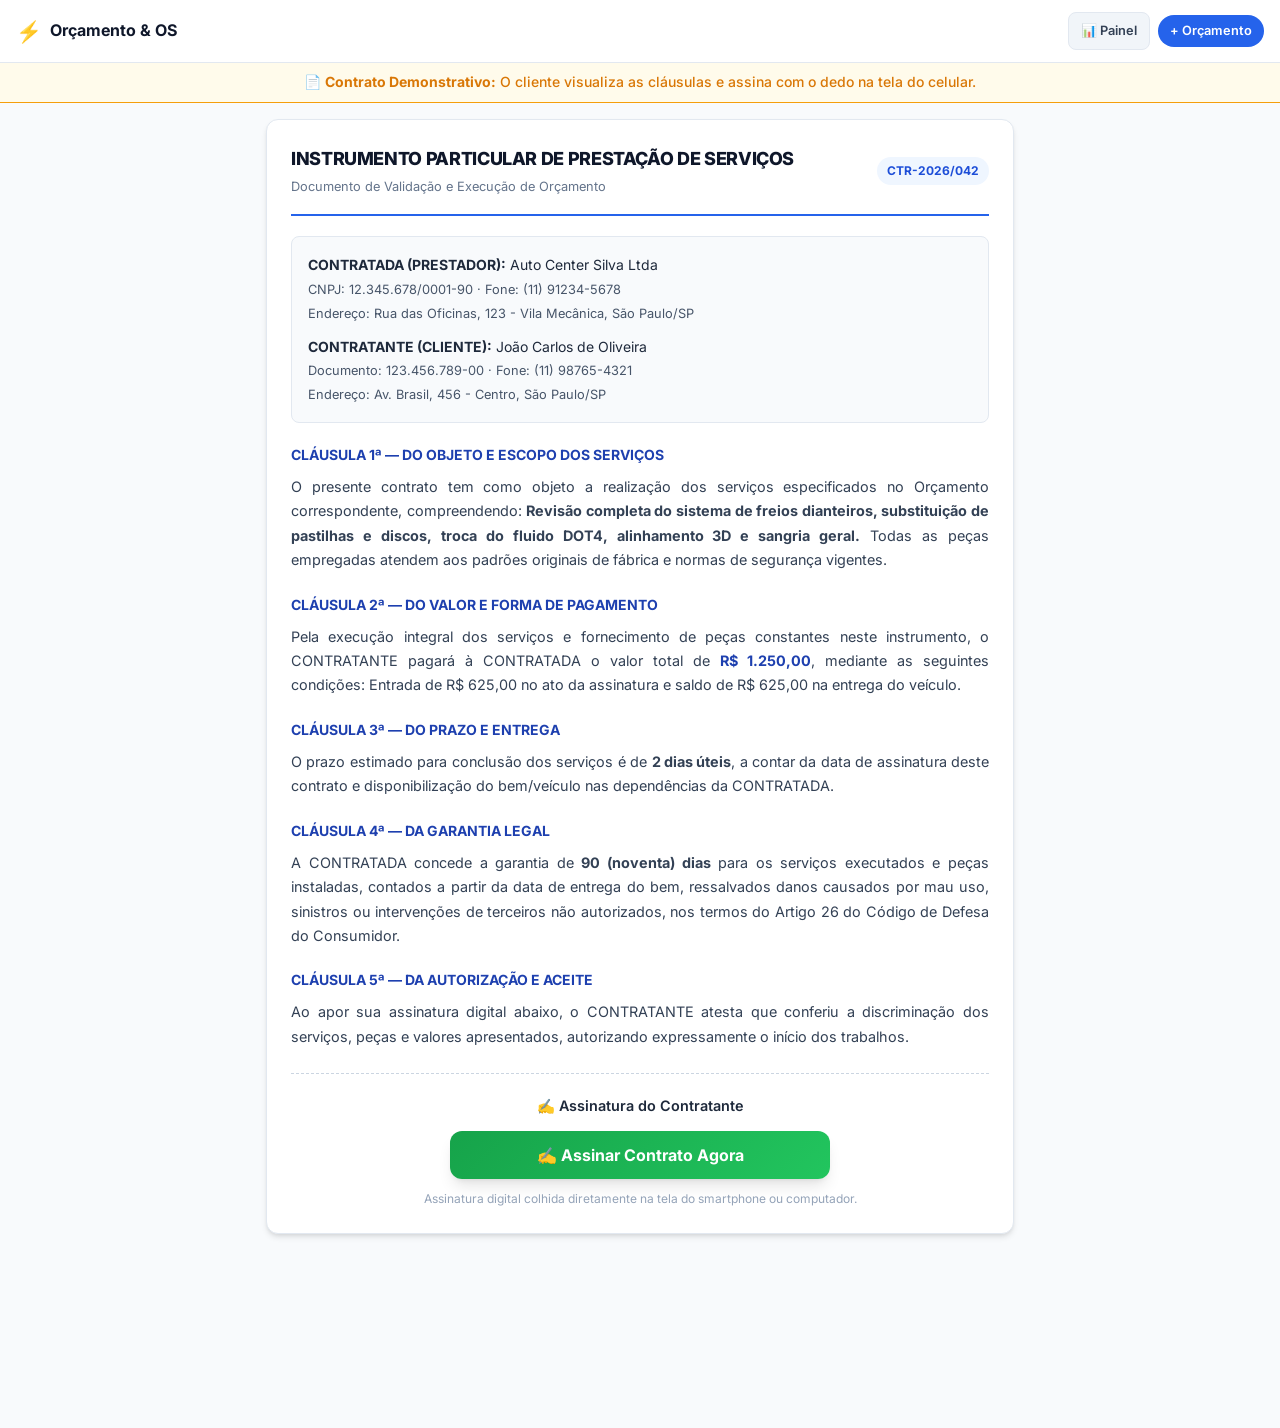
==== public/contrato.html @ bb1d694c "feat: public demo access without login and digital contract signing module" ====
<!DOCTYPE html>
<html lang="pt-BR">
<head>
  <meta charset="UTF-8">
  <meta name="viewport" content="width=device-width, initial-scale=1.0, maximum-scale=1.0, user-scalable=no">
  <meta name="theme-color" content="#1e40af">
  <title>Contrato de Prestação de Serviços — Assinatura Digital</title>

  <link rel="icon" href="data:image/svg+xml,<svg xmlns=%22http://www.w3.org/2000/svg%22 viewBox=%220 0 100 100%22><text y=%22.9em%22 font-size=%2290%22>📄</text></svg>">
  <link rel="preconnect" href="https://fonts.googleapis.com">
  <link rel="preconnect" href="https://fonts.gstatic.com" crossorigin>
  <link href="https://fonts.googleapis.com/css2?family=Inter:wght@400;500;600;700&display=swap" rel="stylesheet">

  <link rel="stylesheet" href="css/style.css">
  <link rel="stylesheet" href="css/admin.css">

  <style>
    /* Estilos específicos de documento formal / contrato */
    .contract-doc {
      background: white;
      border: 1px solid var(--gray-200);
      border-radius: var(--radius-lg);
      padding: var(--space-6);
      box-shadow: var(--shadow-md);
      margin-bottom: var(--space-6);
      line-height: 1.7;
      color: var(--gray-800);
    }

    .contract-header-bar {
      border-bottom: 2px solid var(--primary-600);
      padding-bottom: var(--space-4);
      margin-bottom: var(--space-5);
      display: flex;
      justify-content: space-between;
      align-items: center;
      flex-wrap: wrap;
      gap: var(--space-2);
    }

    .contract-title {
      font-size: var(--font-size-lg);
      font-weight: 800;
      color: var(--gray-900);
      text-transform: uppercase;
      letter-spacing: -0.02em;
    }

    .contract-code-badge {
      background: var(--primary-50);
      color: var(--primary-700);
      font-weight: 700;
      font-size: var(--font-size-xs);
      padding: 4px 10px;
      border-radius: 9999px;
      border: 1px solid var(--primary-200);
    }

    .contract-parties {
      background: var(--gray-50);
      border: 1px solid var(--gray-200);
      border-radius: var(--radius-md);
      padding: var(--space-4);
      margin-bottom: var(--space-5);
      font-size: var(--font-size-sm);
    }

    .contract-clause {
      margin-bottom: var(--space-5);
    }

    .clause-title {
      font-size: var(--font-size-sm);
      font-weight: 700;
      color: var(--primary-800);
      text-transform: uppercase;
      margin-bottom: var(--space-2);
      display: flex;
      align-items: center;
      gap: 6px;
    }

    .clause-text {
      font-size: 0.9rem;
      color: var(--gray-700);
      text-align: justify;
    }

    /* Certificado de Assinatura */
    .signature-certificate {
      background: linear-gradient(180deg, var(--success-50) 0%, white 100%);
      border: 2px solid var(--success-500);
      border-radius: var(--radius-lg);
      padding: var(--space-5);
      margin-top: var(--space-5);
      text-align: center;
      box-shadow: var(--shadow-sm);
    }

    .cert-seal {
      display: inline-flex;
      align-items: center;
      gap: 6px;
      background: var(--success-600);
      color: white;
      font-size: var(--font-size-xs);
      font-weight: 700;
      padding: 4px 12px;
      border-radius: 9999px;
      margin-bottom: var(--space-3);
      text-transform: uppercase;
      letter-spacing: 0.05em;
    }

    .cert-image {
      max-width: 260px;
      margin: 12px auto;
      border-bottom: 2px solid var(--gray-800);
      padding: 8px;
    }

    .cert-meta {
      font-size: var(--font-size-xs);
      color: var(--gray-600);
      line-height: 1.6;
    }

    /* Print media */
    @media print {
      .admin-navbar, .demo-banner, .btn-approve, .modal-actions, .no-print {
        display: none !important;
      }
      body {
        background: white !important;
      }
      .contract-doc {
        border: none;
        box-shadow: none;
        padding: 0;
      }
    }
  </style>
</head>
<body style="background-color: var(--gray-50); padding-bottom: 80px;">

  <!-- Navbar Universal de Demonstração -->
  <nav class="admin-navbar no-print">
    <a href="painel.html" class="admin-nav-brand">
      <span style="font-size: 1.3rem;">⚡</span>
      <span>Orçamento & OS</span>
    </a>
    <div class="admin-nav-actions">
      <a href="painel.html" class="btn-feed-action btn-view-action" style="font-size: 0.8rem;">
        📊 Painel
      </a>
      <a href="novo-orcamento.html" class="btn-primary" style="font-size: 0.8rem; padding: 6px 12px; border-radius: 9999px; text-decoration: none;">
        + Orçamento
      </a>
    </div>
  </nav>

  <!-- Banner de Demonstração -->
  <div class="demo-banner no-print">
    📄 <strong>Contrato Demonstrativo:</strong> O cliente visualiza as cláusulas e assina com o dedo na tela do celular.
  </div>

  <main class="admin-container" style="max-width: 780px;">

    <div class="contract-doc">
      
      <!-- Cabeçalho do Contrato -->
      <div class="contract-header-bar">
        <div>
          <h1 class="contract-title" id="contract-title">Instrumento Particular de Prestação de Serviços</h1>
          <div style="font-size: 0.8rem; color: var(--gray-500); margin-top: 2px;">
            Documento de Validação e Execução de Orçamento
          </div>
        </div>
        <span class="contract-code-badge" id="contract-number-badge">CTR-2026/042</span>
      </div>

      <!-- Partes Envolvidas -->
      <div class="contract-parties">
        <div style="margin-bottom: 10px;">
          <strong>CONTRATADA (PRESTADOR):</strong> <span id="c-provider-name">Auto Center Silva Ltda</span><br>
          <span style="color: var(--gray-600); font-size: 0.8rem;">
            CNPJ: <span id="c-provider-cnpj">12.345.678/0001-90</span> · Fone: <span id="c-provider-phone">(11) 91234-5678</span><br>
            Endereço: <span id="c-provider-address">Rua das Oficinas, 123 - Vila Mecânica, São Paulo/SP</span>
          </span>
        </div>
        <div>
          <strong>CONTRATANTE (CLIENTE):</strong> <span id="c-client-name">João Carlos de Oliveira</span><br>
          <span style="color: var(--gray-600); font-size: 0.8rem;">
            Documento: <span id="c-client-doc">123.456.789-00</span> · Fone: <span id="c-client-phone">(11) 98765-4321</span><br>
            Endereço: <span id="c-client-address">Av. Brasil, 456 - Centro, São Paulo/SP</span>
          </span>
        </div>
      </div>

      <!-- Cláusula 1 -->
      <div class="contract-clause">
        <div class="clause-title">CLÁUSULA 1ª — DO OBJETO E ESCOPO DOS SERVIÇOS</div>
        <p class="clause-text">
          O presente contrato tem como objeto a realização dos serviços especificados no Orçamento correspondente, compreendendo: 
          <strong id="c-service-desc">Revisão completa do sistema de freios dianteiros, substituição de pastilhas cerâmicas e discos ventilados, sangria e troca do fluido DOT4, e alinhamento 3D.</strong> Todas as peças empregadas atendem aos padrões originais de fábrica e normas de segurança vigentes.
        </p>
      </div>

      <!-- Cláusula 2 -->
      <div class="contract-clause">
        <div class="clause-title">CLÁUSULA 2ª — DO VALOR E FORMA DE PAGAMENTO</div>
        <p class="clause-text">
          Pela execução integral dos serviços e fornecimento de peças constantes neste instrumento, o CONTRATANTE pagará à CONTRATADA o valor total de <strong id="c-total-amount" style="color: var(--primary-800);">R$ 1.250,00</strong>, mediante as seguintes condições: <span id="c-payment-terms">Entrada de R$ 625,00 no ato da assinatura e saldo de R$ 625,00 na entrega do veículo.</span>
        </p>
      </div>

      <!-- Cláusula 3 -->
      <div class="contract-clause">
        <div class="clause-title">CLÁUSULA 3ª — DO PRAZO E ENTREGA</div>
        <p class="clause-text">
          O prazo estimado para conclusão dos serviços é de <strong id="c-deadline-days">2 dias úteis</strong>, a contar da data de assinatura deste contrato e disponibilização do bem/veículo nas dependências da CONTRATADA.
        </p>
      </div>

      <!-- Cláusula 4 -->
      <div class="contract-clause">
        <div class="clause-title">CLÁUSULA 4ª — DA GARANTIA LEGAL</div>
        <p class="clause-text">
          A CONTRATADA concede a garantia de <strong id="c-warranty-days">90 (noventa) dias</strong> para os serviços executados e peças instaladas, contados a partir da data de entrega do bem, ressalvados danos causados por mau uso, sinistros ou intervenções de terceiros não autorizados, nos termos do Artigo 26 do Código de Defesa do Consumidor.
        </p>
      </div>

      <!-- Cláusula 5 -->
      <div class="contract-clause">
        <div class="clause-title">CLÁUSULA 5ª — DA AUTORIZAÇÃO E ACEITE</div>
        <p class="clause-text">
          Ao apor sua assinatura digital abaixo, o CONTRATANTE atesta que conferiu a discriminação dos serviços, peças e valores apresentados, autorizando expressamente o início dos trabalhos.
        </p>
      </div>

      <!-- Área de Assinatura (Quando Pendente) -->
      <div id="contract-pending-box" style="margin-top: var(--space-6); text-align: center; border-top: 1px dashed var(--gray-300); padding-top: var(--space-5);">
        
        <div style="font-size: 0.9rem; font-weight: 600; color: var(--gray-800); margin-bottom: 12px;">
          ✍️ Assinatura do Contratante
        </div>

        <button type="button" id="btn-open-sign-modal" class="btn-approve" style="max-width: 380px; margin: 0 auto; font-size: 1rem; padding: 14px 24px;">
          ✍️ Assinar Contrato Agora
        </button>

        <p style="font-size: 0.75rem; color: var(--gray-400); margin-top: 10px;">
          Assinatura digital colhida diretamente na tela do smartphone ou computador.
        </p>
      </div>

      <!-- Certificado de Assinatura (Quando Aprovado/Assinado) -->
      <div id="contract-signed-box" class="signature-certificate hidden">
        <div class="cert-seal">
          <span>🛡️</span> Contrato Assinado Digitalmente
        </div>
        
        <div>
          <img id="cert-signature-img" src="" alt="Assinatura" class="cert-image">
          <div style="font-weight: 700; color: var(--gray-900); font-size: 0.9rem;" id="cert-signer-name">
            João Carlos de Oliveira
          </div>
        </div>

        <div class="cert-meta" style="margin-top: 10px;">
          <div>📅 <strong>Data/Hora do Aceite:</strong> <span id="cert-timestamp">--</span></div>
          <div>🌐 <strong>Endereço IP Registrado:</strong> <span id="cert-ip">189.120.45.10</span></div>
          <div>🔐 <strong>Código de Validação de Integridade:</strong> <span id="cert-hash" style="font-family: monospace; font-weight: bold; color: var(--primary-800);">--</span></div>
        </div>

        <div style="margin-top: 16px; display: flex; justify-content: center; gap: 8px;" class="no-print">
          <button type="button" class="btn-secondary" onclick="window.print()" style="font-size: 0.8rem; padding: 6px 14px;">
            🖨️ Imprimir / Salvar PDF
          </button>
          <button type="button" id="btn-share-contract-wa" class="btn-primary" style="font-size: 0.8rem; padding: 6px 14px; background: #25d366;">
            📱 Compartilhar no WhatsApp
          </button>
        </div>
      </div>

    </div>

  </main>

  <!-- Modal de Assinatura -->
  <div id="signature-modal" class="modal hidden">
    <div class="modal-overlay"></div>
    <div class="modal-content">
      <div class="modal-header">
        <h3>✍️ Assine com o dedo ou mouse</h3>
        <p>Assine no espaço abaixo para confirmar o contrato</p>
      </div>
      <div class="signature-pad-wrapper">
        <canvas id="signature-pad"></canvas>
      </div>
      <div class="modal-actions">
        <button id="btn-clear" class="btn-secondary" type="button">🗑️ Limpar</button>
        <button id="btn-cancel" class="btn-secondary" type="button">Cancelar</button>
        <button id="btn-confirm" class="btn-primary" type="button">✅ Confirmar Assinatura</button>
      </div>
    </div>
  </div>

  <!-- Scripts -->
  <script src="https://cdn.jsdelivr.net/npm/signature_pad@4.1.7/dist/signature_pad.umd.min.js"></script>
  <script src="https://cdn.jsdelivr.net/npm/@supabase/supabase-js@2/dist/umd/supabase.min.js"></script>
  <script src="js/auth.js"></script>
  <script src="js/contrato.js"></script>
</body>
</html>
---- public/css/style.css ----
/* ============================================================
   SISTEMA DE ORÇAMENTOS E OS
   Página de Aprovação — Estilos
   Mobile-first, profissional e limpo
   ============================================================ */

/* ========================
   VARIÁVEIS / DESIGN TOKENS
   ======================== */
:root {
  /* Cores primárias */
  --primary-50:  #eff6ff;
  --primary-100: #dbeafe;
  --primary-500: #3b82f6;
  --primary-600: #2563eb;
  --primary-700: #1d4ed8;
  --primary-800: #1e40af;
  --primary-900: #1e3a8a;

  /* Sucesso */
  --success-50:  #f0fdf4;
  --success-100: #dcfce7;
  --success-500: #22c55e;
  --success-600: #16a34a;
  --success-700: #15803d;

  /* Alerta */
  --warning-50:  #fffbeb;
  --warning-500: #f59e0b;
  --warning-600: #d97706;

  /* Perigo */
  --danger-50:  #fef2f2;
  --danger-500: #ef4444;
  --danger-600: #dc2626;

  /* Neutros */
  --gray-50:  #f8fafc;
  --gray-100: #f1f5f9;
  --gray-200: #e2e8f0;
  --gray-300: #cbd5e1;
  --gray-400: #94a3b8;
  --gray-500: #64748b;
  --gray-600: #475569;
  --gray-700: #334155;
  --gray-800: #1e293b;
  --gray-900: #0f172a;

  /* Tipografia */
  --font-family: 'Inter', -apple-system, BlinkMacSystemFont, 'Segoe UI', Roboto, sans-serif;
  --font-size-xs:   0.75rem;
  --font-size-sm:   0.875rem;
  --font-size-base: 1rem;
  --font-size-lg:   1.125rem;
  --font-size-xl:   1.25rem;
  --font-size-2xl:  1.5rem;
  --font-size-3xl:  1.875rem;

  /* Espaçamento */
  --space-1: 0.25rem;
  --space-2: 0.5rem;
  --space-3: 0.75rem;
  --space-4: 1rem;
  --space-5: 1.25rem;
  --space-6: 1.5rem;
  --space-8: 2rem;
  --space-10: 2.5rem;
  --space-12: 3rem;

  /* Bordas e sombras */
  --radius-sm: 0.375rem;
  --radius-md: 0.5rem;
  --radius-lg: 0.75rem;
  --radius-xl: 1rem;
  --shadow-sm: 0 1px 2px rgba(0,0,0,0.05);
  --shadow-md: 0 4px 6px -1px rgba(0,0,0,0.1), 0 2px 4px -2px rgba(0,0,0,0.1);
  --shadow-lg: 0 10px 15px -3px rgba(0,0,0,0.1), 0 4px 6px -4px rgba(0,0,0,0.1);
  --shadow-xl: 0 20px 25px -5px rgba(0,0,0,0.1), 0 8px 10px -6px rgba(0,0,0,0.1);
}

/* ========================
   RESET & BASE
   ======================== */
*,
*::before,
*::after {
  box-sizing: border-box;
  margin: 0;
  padding: 0;
}

html {
  font-size: 16px;
  -webkit-text-size-adjust: 100%;
}

body {
  font-family: var(--font-family);
  font-size: var(--font-size-base);
  line-height: 1.6;
  color: var(--gray-800);
  background-color: var(--gray-100);
  min-height: 100vh;
  -webkit-font-smoothing: antialiased;
  -moz-osx-font-smoothing: grayscale;
}

img {
  max-width: 100%;
  height: auto;
}

/* ========================
   UTILITY
   ======================== */
.hidden {
  display: none !important;
}

.screen {
  min-height: 100vh;
}

/* ========================
   LOADING SCREEN
   ======================== */
.loading-container {
  display: flex;
  flex-direction: column;
  align-items: center;
  justify-content: center;
  min-height: 100vh;
  gap: var(--space-4);
  color: var(--gray-500);
}

.spinner {
  width: 48px;
  height: 48px;
  border: 4px solid var(--gray-200);
  border-top-color: var(--primary-600);
  border-radius: 50%;
  animation: spin 0.8s linear infinite;
}

@keyframes spin {
  to { transform: rotate(360deg); }
}

/* ========================
   ERROR SCREEN
   ======================== */
.error-container {
  display: flex;
  flex-direction: column;
  align-items: center;
  justify-content: center;
  min-height: 100vh;
  padding: var(--space-6);
  text-align: center;
  gap: var(--space-3);
}

.error-icon {
  font-size: 4rem;
}

.error-container h2 {
  font-size: var(--font-size-2xl);
  color: var(--gray-800);
}

.error-container p {
  color: var(--gray-600);
  max-width: 320px;
}

.error-hint {
  font-size: var(--font-size-sm);
  color: var(--gray-400) !important;
}

/* ========================
   PROVIDER HEADER
   ======================== */
.provider-header {
  background: linear-gradient(135deg, var(--primary-800) 0%, var(--primary-600) 100%);
  color: white;
  padding: var(--space-8) var(--space-6) var(--space-6);
  text-align: center;
}

.provider-logo-wrapper {
  display: flex;
  justify-content: center;
  margin-bottom: var(--space-3);
}

.provider-logo {
  width: 72px;
  height: 72px;
  border-radius: var(--radius-lg);
  object-fit: cover;
  border: 3px solid rgba(255,255,255,0.3);
  background: white;
}

.provider-logo-placeholder {
  width: 72px;
  height: 72px;
  border-radius: var(--radius-lg);
  background: rgba(255,255,255,0.15);
  border: 3px solid rgba(255,255,255,0.3);
  display: flex;
  align-items: center;
  justify-content: center;
  font-size: 2rem;
}

.provider-name {
  font-size: var(--font-size-xl);
  font-weight: 700;
  margin-bottom: var(--space-1);
}

.provider-phone {
  font-size: var(--font-size-sm);
  opacity: 0.85;
}

/* ========================
   DEMO BANNER
   ======================== */
.demo-banner {
  background: var(--warning-50);
  color: var(--warning-600);
  text-align: center;
  padding: var(--space-2) var(--space-4);
  font-size: var(--font-size-sm);
  font-weight: 500;
  border-bottom: 1px solid var(--warning-500);
}

/* ========================
   STATUS BADGE
   ======================== */
.status-wrapper {
  display: flex;
  justify-content: center;
  margin-top: calc(-1 * var(--space-3));
  margin-bottom: var(--space-4);
  position: relative;
  z-index: 1;
}

.status-badge {
  display: inline-flex;
  align-items: center;
  gap: var(--space-2);
  padding: var(--space-2) var(--space-5);
  border-radius: 9999px;
  font-size: var(--font-size-sm);
  font-weight: 600;
  text-transform: uppercase;
  letter-spacing: 0.05em;
  box-shadow: var(--shadow-md);
}

.status-badge--pendente {
  background: var(--warning-50);
  color: var(--warning-600);
  border: 2px solid var(--warning-500);
}

.status-badge--aprovado {
  background: var(--success-50);
  color: var(--success-700);
  border: 2px solid var(--success-500);
}

.status-badge--em_andamento {
  background: var(--primary-50);
  color: var(--primary-700);
  border: 2px solid var(--primary-500);
}

.status-badge--concluido {
  background: var(--success-50);
  color: var(--success-700);
  border: 2px solid var(--success-500);
}

.status-badge--cancelado {
  background: var(--danger-50);
  color: var(--danger-600);
  border: 2px solid var(--danger-500);
}

.status-badge--expirado {
  background: var(--gray-100);
  color: var(--gray-600);
  border: 2px solid var(--gray-400);
}

/* ========================
   CARDS
   ======================== */
.card {
  background: white;
  border-radius: var(--radius-lg);
  box-shadow: var(--shadow-sm);
  margin: 0 var(--space-4) var(--space-4);
  overflow: hidden;
  border: 1px solid var(--gray-200);
}

.card-header {
  padding: var(--space-4) var(--space-5);
  border-bottom: 1px solid var(--gray-100);
}

.card-header h2 {
  font-size: var(--font-size-base);
  font-weight: 600;
  color: var(--gray-800);
}

/* ========================
   BUDGET INFO
   ======================== */
.info-grid {
  display: grid;
  grid-template-columns: 1fr 1fr;
  gap: var(--space-1);
  padding: var(--space-4) var(--space-5);
}

.info-item {
  display: flex;
  flex-direction: column;
  gap: var(--space-1);
}

.info-label {
  font-size: var(--font-size-xs);
  color: var(--gray-500);
  text-transform: uppercase;
  letter-spacing: 0.05em;
  font-weight: 500;
}

.info-value {
  font-size: var(--font-size-sm);
  font-weight: 600;
  color: var(--gray-800);
}

/* ========================
   CLIENT INFO
   ======================== */
.client-info {
  padding-bottom: var(--space-4);
}

.client-name {
  padding: var(--space-3) var(--space-5) var(--space-1);
  font-weight: 600;
  font-size: var(--font-size-base);
}

.client-detail {
  padding: 0 var(--space-5) var(--space-1);
  font-size: var(--font-size-sm);
  color: var(--gray-600);
}

/* ========================
   ITEMS LIST
   ======================== */
.items-list {
  padding: var(--space-2) 0;
}

.item-card {
  padding: var(--space-3) var(--space-5);
  border-bottom: 1px solid var(--gray-100);
  transition: background-color 0.15s ease;
}

.item-card:last-child {
  border-bottom: none;
}

.item-description {
  font-size: var(--font-size-sm);
  font-weight: 500;
  color: var(--gray-800);
  margin-bottom: var(--space-1);
}

.item-details {
  display: flex;
  justify-content: space-between;
  align-items: center;
  font-size: var(--font-size-xs);
  color: var(--gray-500);
}

.item-qty-price {
  display: flex;
  gap: var(--space-3);
}

.item-subtotal {
  font-weight: 600;
  color: var(--gray-800);
  font-size: var(--font-size-sm);
}

/* ========================
   TOTAL BAR
   ======================== */
.total-bar {
  display: flex;
  justify-content: space-between;
  align-items: center;
  padding: var(--space-4) var(--space-5);
  background: var(--primary-50);
  border-top: 2px solid var(--primary-500);
}

.total-label {
  font-size: var(--font-size-base);
  font-weight: 600;
  color: var(--gray-700);
}

.total-value {
  font-size: var(--font-size-xl);
  font-weight: 700;
  color: var(--primary-700);
}

/* ========================
   NOTES
   ======================== */
.budget-notes {
  padding: var(--space-4) var(--space-5);
  font-size: var(--font-size-sm);
  color: var(--gray-600);
  line-height: 1.7;
  white-space: pre-wrap;
}

/* ========================
   SIGNATURE DISPLAY (after approval)
   ======================== */
.signature-image {
  display: block;
  max-width: 280px;
  margin: var(--space-4) auto;
  border: 1px dashed var(--gray-300);
  border-radius: var(--radius-md);
  background: white;
}

.approved-at-text {
  text-align: center;
  font-size: var(--font-size-xs);
  color: var(--gray-500);
  padding-bottom: var(--space-4);
}

/* ========================
   ACTION AREA
   ======================== */
.action-area {
  padding: var(--space-4) var(--space-4) var(--space-8);
}

.btn-approve {
  display: block;
  width: 100%;
  padding: var(--space-4) var(--space-6);
  background: linear-gradient(135deg, var(--success-600) 0%, var(--success-500) 100%);
  color: white;
  border: none;
  border-radius: var(--radius-lg);
  font-family: var(--font-family);
  font-size: var(--font-size-lg);
  font-weight: 700;
  cursor: pointer;
  box-shadow: var(--shadow-lg), 0 0 0 0 rgba(34, 197, 94, 0.4);
  transition: all 0.2s ease;
  /* Pulse animation */
  animation: pulse-shadow 2s ease-in-out infinite;
}

.btn-approve:hover {
  transform: translateY(-1px);
  box-shadow: var(--shadow-xl);
}

.btn-approve:active {
  transform: translateY(0);
}

.btn-approve:disabled {
  opacity: 0.6;
  cursor: not-allowed;
  animation: none;
  transform: none;
}

@keyframes pulse-shadow {
  0%, 100% { box-shadow: var(--shadow-lg), 0 0 0 0 rgba(34, 197, 94, 0.4); }
  50% { box-shadow: var(--shadow-lg), 0 0 0 8px rgba(34, 197, 94, 0); }
}

/* ========================
   STATUS MESSAGE (non-pendente)
   ======================== */
.status-message {
  text-align: center;
  padding: var(--space-6) var(--space-4);
  color: var(--gray-500);
  font-size: var(--font-size-sm);
}

/* ========================
   MODAL DE ASSINATURA
   ======================== */
.modal {
  position: fixed;
  inset: 0;
  z-index: 1000;
  display: flex;
  align-items: flex-end;
  justify-content: center;
}

.modal-overlay {
  position: absolute;
  inset: 0;
  background: rgba(0,0,0,0.5);
  backdrop-filter: blur(4px);
  -webkit-backdrop-filter: blur(4px);
}

.modal-content {
  position: relative;
  background: white;
  border-radius: var(--radius-xl) var(--radius-xl) 0 0;
  width: 100%;
  max-width: 500px;
  padding: var(--space-6);
  box-shadow: var(--shadow-xl);
  animation: slideUp 0.3s ease-out;
  max-height: 90vh;
  overflow-y: auto;
}

@keyframes slideUp {
  from {
    transform: translateY(100%);
    opacity: 0;
  }
  to {
    transform: translateY(0);
    opacity: 1;
  }
}

.modal-header {
  text-align: center;
  margin-bottom: var(--space-5);
}

.modal-header h3 {
  font-size: var(--font-size-lg);
  font-weight: 700;
  color: var(--gray-800);
  margin-bottom: var(--space-1);
}

.modal-header p {
  font-size: var(--font-size-sm);
  color: var(--gray-500);
}

.signature-pad-wrapper {
  border: 2px dashed var(--gray-300);
  border-radius: var(--radius-md);
  background: var(--gray-50);
  margin-bottom: var(--space-5);
  position: relative;
  overflow: hidden;
}

.signature-pad-wrapper canvas {
  display: block;
  width: 100%;
  height: 200px;
  touch-action: none;
  cursor: crosshair;
}

.modal-actions {
  display: flex;
  gap: var(--space-3);
}

.btn-secondary {
  flex: 1;
  padding: var(--space-3) var(--space-4);
  background: var(--gray-100);
  color: var(--gray-700);
  border: 1px solid var(--gray-300);
  border-radius: var(--radius-md);
  font-family: var(--font-family);
  font-size: var(--font-size-sm);
  font-weight: 500;
  cursor: pointer;
  transition: all 0.15s ease;
}

.btn-secondary:hover {
  background: var(--gray-200);
}

.btn-primary {
  flex: 1.5;
  padding: var(--space-3) var(--space-4);
  background: var(--primary-600);
  color: white;
  border: none;
  border-radius: var(--radius-md);
  font-family: var(--font-family);
  font-size: var(--font-size-sm);
  font-weight: 600;
  cursor: pointer;
  transition: all 0.15s ease;
}

.btn-primary:hover {
  background: var(--primary-700);
}

.btn-primary:disabled {
  opacity: 0.6;
  cursor: not-allowed;
}

/* ========================
   SUCCESS SCREEN
   ======================== */
.success-container {
  display: flex;
  flex-direction: column;
  align-items: center;
  justify-content: center;
  min-height: 100vh;
  padding: var(--space-6);
  text-align: center;
  background: linear-gradient(180deg, var(--success-50) 0%, white 50%);
}

.success-animation {
  margin-bottom: var(--space-6);
}

.success-checkmark {
  font-size: 5rem;
  animation: scaleIn 0.5s ease-out;
}

@keyframes scaleIn {
  from {
    transform: scale(0);
    opacity: 0;
  }
  50% {
    transform: scale(1.2);
  }
  to {
    transform: scale(1);
    opacity: 1;
  }
}

.success-container h2 {
  font-size: var(--font-size-2xl);
  font-weight: 700;
  color: var(--success-700);
  margin-bottom: var(--space-2);
}

.success-subtitle {
  color: var(--gray-600);
  margin-bottom: var(--space-6);
  max-width: 300px;
}

.success-details {
  background: white;
  border-radius: var(--radius-lg);
  padding: var(--space-5);
  box-shadow: var(--shadow-md);
  margin-bottom: var(--space-6);
  min-width: 260px;
  border: 1px solid var(--gray-200);
}

.success-details p {
  padding: var(--space-2) 0;
  font-size: var(--font-size-sm);
  color: var(--gray-600);
}

.success-details p + p {
  border-top: 1px solid var(--gray-100);
}

.success-details strong {
  color: var(--gray-800);
}

.success-hint {
  font-size: var(--font-size-sm);
  color: var(--gray-400);
  max-width: 280px;
}

/* ========================
   FOOTER
   ======================== */
.page-footer {
  text-align: center;
  padding: var(--space-6) var(--space-4) var(--space-8);
  color: var(--gray-400);
  font-size: var(--font-size-xs);
}

/* ========================
   RESPONSIVO (tablets e desktop)
   ======================== */
@media (min-width: 640px) {
  #screen-budget {
    max-width: 540px;
    margin: 0 auto;
    background: var(--gray-100);
    min-height: 100vh;
  }

  .card {
    margin-left: var(--space-6);
    margin-right: var(--space-6);
  }

  .action-area {
    padding-left: var(--space-6);
    padding-right: var(--space-6);
  }

  .modal-content {
    border-radius: var(--radius-xl);
    margin-bottom: var(--space-8);
  }

  .modal {
    align-items: center;
  }

  .signature-pad-wrapper canvas {
    height: 250px;
  }
}
---- public/css/admin.css ----
/* ============================================================
   SISTEMA DE ORÇAMENTOS E OS
   Estilos do Painel do Prestador e Orçamento Relâmpago
   ============================================================ */

/* Topbar / Navegação */
.admin-navbar {
  background: white;
  border-bottom: 1px solid var(--gray-200);
  padding: var(--space-3) var(--space-4);
  position: sticky;
  top: 0;
  z-index: 100;
  display: flex;
  align-items: center;
  justify-content: space-between;
}

.admin-nav-brand {
  display: flex;
  align-items: center;
  gap: var(--space-2);
  text-decoration: none;
  color: var(--gray-900);
  font-weight: 700;
  font-size: var(--font-size-base);
}

.admin-nav-actions {
  display: flex;
  align-items: center;
  gap: var(--space-2);
}

/* Container do Painel */
.admin-container {
  max-width: 760px;
  margin: 0 auto;
  padding: var(--space-4);
  padding-bottom: 90px;
}

/* Métricas do Topo (KPIs) */
.kpi-grid {
  display: grid;
  grid-template-columns: repeat(2, 1fr);
  gap: var(--space-3);
  margin-bottom: var(--space-5);
}

@media (min-width: 640px) {
  .kpi-grid {
    grid-template-columns: repeat(4, 1fr);
  }
}

.kpi-card {
  background: white;
  border-radius: var(--radius-lg);
  padding: var(--space-3) var(--space-4);
  border: 1px solid var(--gray-200);
  box-shadow: var(--shadow-sm);
  display: flex;
  flex-direction: column;
  transition: transform 0.15s ease;
}

.kpi-card:hover {
  transform: translateY(-2px);
}

.kpi-label {
  font-size: var(--font-size-xs);
  color: var(--gray-500);
  font-weight: 600;
  text-transform: uppercase;
  margin-bottom: var(--space-1);
}

.kpi-value {
  font-size: var(--font-size-xl);
  font-weight: 700;
  color: var(--gray-900);
}

.kpi-subtext {
  font-size: 0.7rem;
  color: var(--gray-400);
  margin-top: var(--space-1);
}

/* Filtros por Abas */
.filter-tabs {
  display: flex;
  gap: var(--space-2);
  overflow-x: auto;
  padding-bottom: var(--space-2);
  margin-bottom: var(--space-4);
  scrollbar-width: none;
}

.filter-tabs::-webkit-scrollbar {
  display: none;
}

.filter-tab {
  white-space: nowrap;
  background: white;
  border: 1px solid var(--gray-300);
  color: var(--gray-600);
  font-size: var(--font-size-xs);
  font-weight: 600;
  padding: var(--space-2) var(--space-3);
  border-radius: 9999px;
  cursor: pointer;
  transition: all 0.2s;
}

.filter-tab.active {
  background: var(--primary-700);
  border-color: var(--primary-700);
  color: white;
}

/* Cartão do Orçamento no Feed */
.budget-feed-card {
  background: white;
  border-radius: var(--radius-lg);
  border: 1px solid var(--gray-200);
  box-shadow: var(--shadow-sm);
  padding: var(--space-4);
  margin-bottom: var(--space-3);
  transition: border-color 0.15s, box-shadow 0.15s;
}

.budget-feed-card:hover {
  border-color: var(--gray-300);
  box-shadow: var(--shadow-md);
}

.budget-feed-header {
  display: flex;
  justify-content: space-between;
  align-items: flex-start;
  margin-bottom: var(--space-2);
}

.budget-num-title {
  font-weight: 700;
  color: var(--gray-900);
  font-size: var(--font-size-base);
}

.budget-client-name {
  color: var(--gray-700);
  font-size: var(--font-size-sm);
  font-weight: 600;
  margin-bottom: var(--space-1);
}

.budget-items-summary {
  font-size: var(--font-size-xs);
  color: var(--gray-500);
  margin-bottom: var(--space-3);
  line-height: 1.4;
}

.budget-feed-footer {
  display: flex;
  justify-content: space-between;
  align-items: center;
  padding-top: var(--space-3);
  border-top: 1px solid var(--gray-100);
}

.budget-feed-total {
  font-size: var(--font-size-base);
  font-weight: 700;
  color: var(--primary-800);
}

.budget-feed-actions {
  display: flex;
  gap: var(--space-2);
}

.btn-feed-action {
  font-size: var(--font-size-xs);
  padding: var(--space-2) var(--space-3);
  border-radius: var(--radius-md);
  font-weight: 600;
  text-decoration: none;
  cursor: pointer;
  display: inline-flex;
  align-items: center;
  gap: 4px;
  border: 1px solid transparent;
}

.btn-whatsapp-action {
  background: #25d366;
  color: white;
}

.btn-whatsapp-action:hover {
  background: #1eb956;
}

.btn-view-action {
  background: var(--gray-100);
  color: var(--gray-700);
  border-color: var(--gray-200);
}

.btn-view-action:hover {
  background: var(--gray-200);
}

/* Dropdown de Status Rápido */
.select-status-quick {
  font-size: var(--font-size-xs);
  padding: 4px 8px;
  border-radius: var(--radius-sm);
  border: 1px solid var(--gray-300);
  background: white;
  font-weight: 600;
  color: var(--gray-700);
  cursor: pointer;
}

/* Floating Action Button (Criar Orçamento) */
.fab-create {
  position: fixed;
  bottom: 24px;
  right: 24px;
  background: linear-gradient(135deg, var(--primary-600) 0%, var(--primary-700) 100%);
  color: white;
  padding: var(--space-3) var(--space-5);
  border-radius: 9999px;
  font-weight: 700;
  text-decoration: none;
  box-shadow: var(--shadow-lg), 0 0 16px rgba(37, 99, 235, 0.4);
  display: flex;
  align-items: center;
  gap: var(--space-2);
  z-index: 90;
  transition: transform 0.2s ease;
}

.fab-create:hover {
  transform: scale(1.04);
}

/* =========================================
   TELA: NOVO ORÇAMENTO RELÂMPAGO
   ========================================= */

.quick-section-title {
  font-size: var(--font-size-sm);
  text-transform: uppercase;
  letter-spacing: 0.05em;
  font-weight: 700;
  color: var(--gray-500);
  margin-bottom: var(--space-2);
  display: flex;
  align-items: center;
  justify-content: space-between;
}

/* Pacotes Relâmpago (Carrossel Horizontal) */
.packages-scroll {
  display: flex;
  gap: var(--space-3);
  overflow-x: auto;
  padding-bottom: var(--space-3);
  margin-bottom: var(--space-4);
  scrollbar-width: thin;
}

.package-card {
  min-width: 170px;
  background: linear-gradient(180deg, #ffffff 0%, var(--primary-50) 100%);
  border: 1.5px solid var(--primary-100);
  border-radius: var(--radius-lg);
  padding: var(--space-3);
  cursor: pointer;
  transition: all 0.2s ease;
  position: relative;
  text-align: left;
}

.package-card:hover {
  border-color: var(--primary-500);
  transform: translateY(-2px);
  box-shadow: var(--shadow-md);
}

.package-icon {
  font-size: 1.5rem;
  margin-bottom: var(--space-1);
}

.package-name {
  font-weight: 700;
  font-size: var(--font-size-sm);
  color: var(--gray-900);
  line-height: 1.2;
}

.package-desc {
  font-size: 0.72rem;
  color: var(--gray-500);
  margin: var(--space-1) 0;
  display: -webkit-box;
  -webkit-line-clamp: 2;
  -webkit-box-orient: vertical;
  overflow: hidden;
}

.package-price {
  font-size: var(--font-size-xs);
  font-weight: 700;
  color: var(--primary-700);
}

.package-add-badge {
  font-size: 0.65rem;
  background: var(--primary-600);
  color: white;
  padding: 2px 6px;
  border-radius: 4px;
  float: right;
  font-weight: 600;
}

/* Chips de Favoritos / Catálogo */
.favorites-chips {
  display: flex;
  flex-wrap: wrap;
  gap: var(--space-2);
  margin-bottom: var(--space-4);
}

.chip-btn {
  background: white;
  border: 1px solid var(--gray-300);
  padding: 6px 12px;
  border-radius: 9999px;
  font-size: var(--font-size-xs);
  font-weight: 600;
  color: var(--gray-700);
  cursor: pointer;
  display: inline-flex;
  align-items: center;
  gap: 4px;
  transition: all 0.15s;
}

.chip-btn:hover {
  background: var(--primary-50);
  border-color: var(--primary-500);
  color: var(--primary-800);
}

/* Linha de item na criação do orçamento */
.draft-item-row {
  background: var(--gray-50);
  border: 1px solid var(--gray-200);
  border-radius: var(--radius-md);
  padding: var(--space-3);
  margin-bottom: var(--space-2);
}

.draft-item-top {
  display: flex;
  justify-content: space-between;
  align-items: center;
  margin-bottom: var(--space-2);
}

.draft-item-input-desc {
  width: 100%;
  font-size: var(--font-size-sm);
  font-weight: 600;
  border: 1px solid transparent;
  background: transparent;
  color: var(--gray-900);
  padding: 2px;
}

.draft-item-input-desc:focus {
  background: white;
  border-color: var(--primary-500);
  outline: none;
  border-radius: 4px;
}

.draft-item-bottom {
  display: flex;
  align-items: center;
  justify-content: space-between;
}

.qty-control {
  display: flex;
  align-items: center;
  gap: var(--space-1);
}

.btn-qty {
  width: 28px;
  height: 28px;
  display: inline-flex;
  align-items: center;
  justify-content: center;
  border-radius: var(--radius-sm);
  border: 1px solid var(--gray-300);
  background: white;
  cursor: pointer;
  font-weight: bold;
}

.qty-input {
  width: 44px;
  text-align: center;
  font-size: var(--font-size-sm);
  font-weight: 700;
  border: 1px solid var(--gray-300);
  border-radius: 4px;
  padding: 3px 0;
}

.price-input-wrapper {
  display: flex;
  align-items: center;
  gap: 4px;
  font-size: var(--font-size-xs);
  color: var(--gray-500);
}

.price-input {
  width: 76px;
  text-align: right;
  font-size: var(--font-size-sm);
  font-weight: 600;
  border: 1px solid var(--gray-300);
  border-radius: 4px;
  padding: 4px;
}

.btn-remove-item {
  background: none;
  border: none;
  color: var(--danger-500);
  cursor: pointer;
  font-size: 1.1rem;
  padding: 4px;
}

/* Modal e Formulários */
.form-group {
  margin-bottom: var(--space-3);
}

.form-label {
  display: block;
  font-size: var(--font-size-xs);
  font-weight: 600;
  color: var(--gray-700);
  margin-bottom: 4px;
}

.form-input, .form-select, .form-textarea {
  width: 100%;
  padding: 10px 12px;
  font-size: var(--font-size-sm);
  font-family: inherit;
  border: 1px solid var(--gray-300);
  border-radius: var(--radius-md);
  background: white;
  transition: border-color 0.15s;
}

.form-input:focus, .form-select:focus, .form-textarea:focus {
  outline: none;
  border-color: var(--primary-600);
  box-shadow: 0 0 0 2px var(--primary-100);
}

/* Bottom Bar Fixa para Salvar/Enviar */
.draft-bottom-bar {
  position: fixed;
  bottom: 0;
  left: 0;
  right: 0;
  background: white;
  border-top: 1px solid var(--gray-200);
  padding: var(--space-3) var(--space-4);
  box-shadow: 0 -4px 12px rgba(0,0,0,0.06);
  z-index: 100;
}

.draft-bottom-content {
  max-width: 760px;
  margin: 0 auto;
  display: flex;
  justify-content: space-between;
  align-items: center;
  gap: var(--space-3);
}
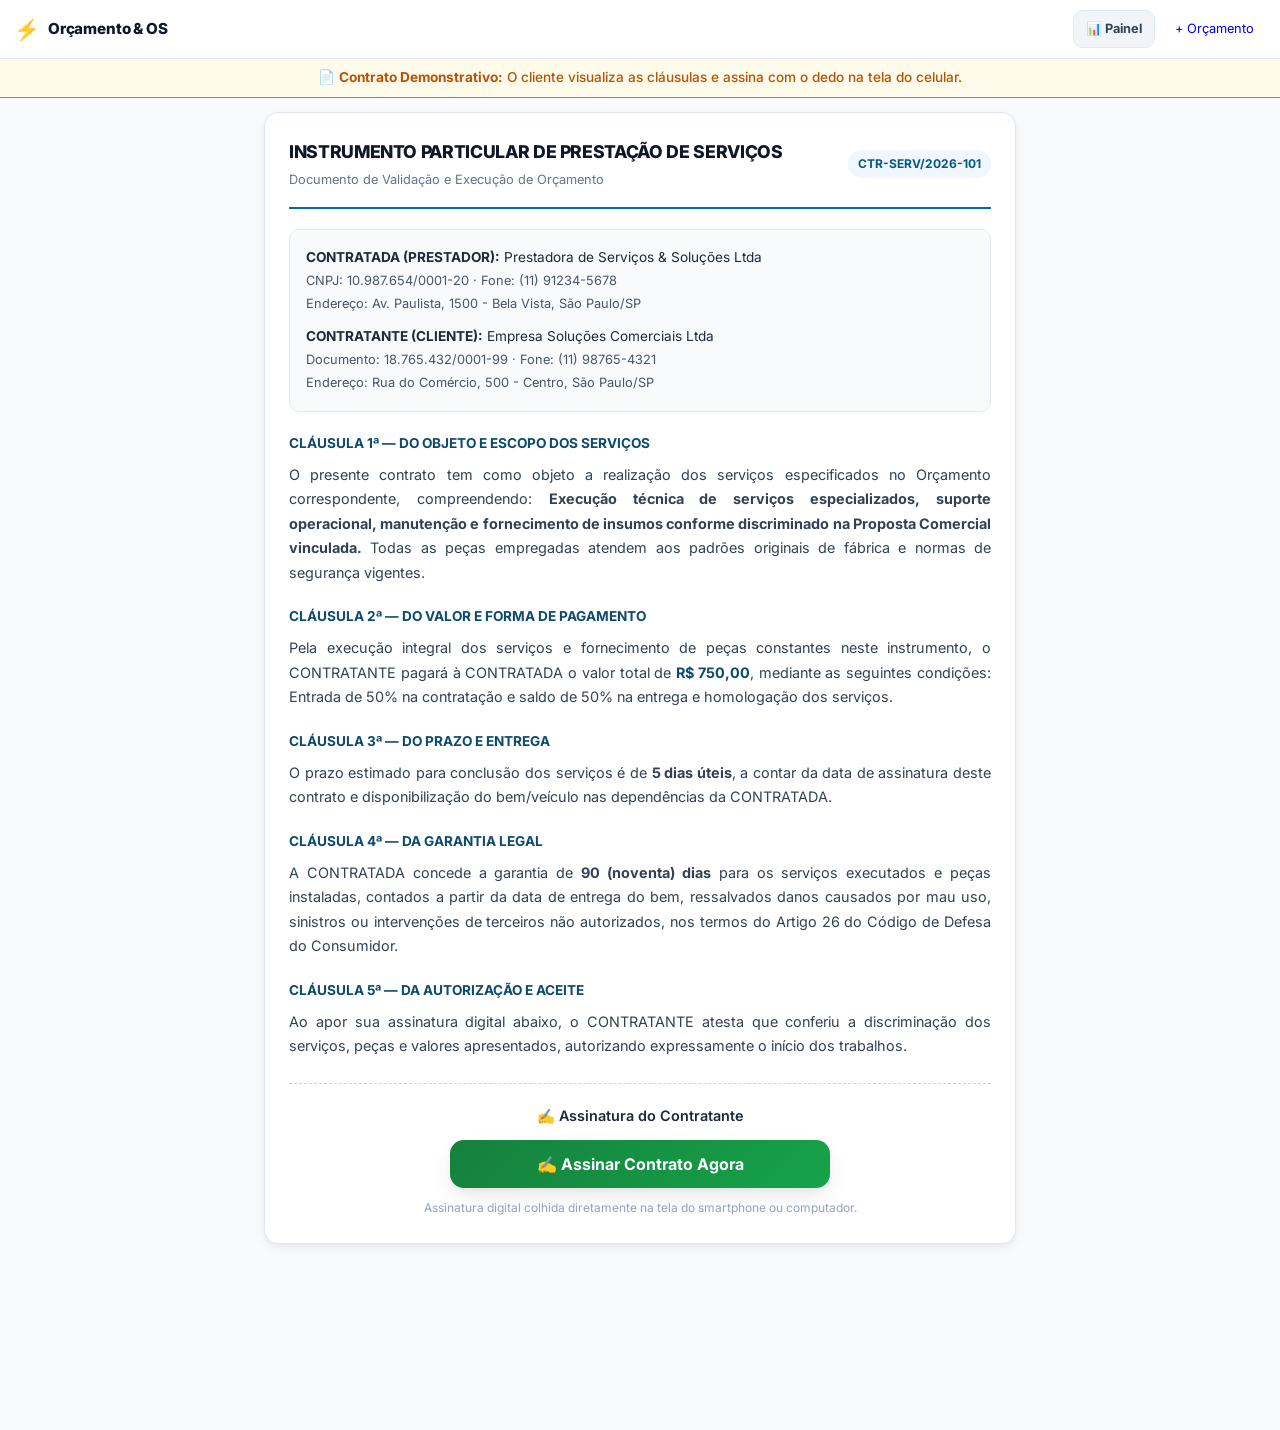
==== commit 678fafde: "feat(mobile): total responsiveness and modern mobile UX" ====
--- a/public/contrato.html
+++ b/public/contrato.html
@@ -2,8 +2,11 @@
 <html lang="pt-BR">
 <head>
   <meta charset="UTF-8">
-  <meta name="viewport" content="width=device-width, initial-scale=1.0, maximum-scale=1.0, user-scalable=no">
-  <meta name="theme-color" content="#1e40af">
+  <meta name="viewport" content="width=device-width, initial-scale=1.0, maximum-scale=1.0, user-scalable=no, viewport-fit=cover">
+  <meta name="theme-color" content="#0f172a">
+  <meta name="apple-mobile-web-app-capable" content="yes">
+  <meta name="apple-mobile-web-app-status-bar-style" content="black-translucent">
+  <meta name="mobile-web-app-capable" content="yes">
   <title>Contrato de Prestação de Serviços — Assinatura Digital</title>
 
   <link rel="icon" href="data:image/svg+xml,<svg xmlns=%22http://www.w3.org/2000/svg%22 viewBox=%220 0 100 100%22><text y=%22.9em%22 font-size=%2290%22>📄</text></svg>">
@@ -25,6 +28,13 @@
       margin-bottom: var(--space-6);
       line-height: 1.7;
       color: var(--gray-800);
+    }
+
+    @media (max-width: 600px) {
+      .contract-doc {
+        padding: 16px 14px;
+        border-radius: 14px;
+      }
     }
 
     .contract-header-bar {
--- a/public/css/style.css
+++ b/public/css/style.css
@@ -8,33 +8,33 @@
    VARIÁVEIS / DESIGN TOKENS
    ======================== */
 :root {
-  /* Cores primárias */
-  --primary-50:  #eff6ff;
-  --primary-100: #dbeafe;
-  --primary-500: #3b82f6;
-  --primary-600: #2563eb;
-  --primary-700: #1d4ed8;
-  --primary-800: #1e40af;
-  --primary-900: #1e3a8a;
-
-  /* Sucesso */
+  /* Cores corporativas B2B (Slate & Executive Navy) */
+  --primary-50:  #f0f7ff;
+  --primary-100: #e0effe;
+  --primary-500: #0284c7;
+  --primary-600: #0369a1;
+  --primary-700: #075985;
+  --primary-800: #0c4a6e;
+  --primary-900: #082f49;
+
+  /* Sucesso sóbrio */
   --success-50:  #f0fdf4;
   --success-100: #dcfce7;
-  --success-500: #22c55e;
-  --success-600: #16a34a;
-  --success-700: #15803d;
-
-  /* Alerta */
+  --success-500: #16a34a;
+  --success-600: #15803d;
+  --success-700: #166534;
+
+  /* Alerta corporativo */
   --warning-50:  #fffbeb;
-  --warning-500: #f59e0b;
-  --warning-600: #d97706;
+  --warning-500: #d97706;
+  --warning-600: #b45309;
 
   /* Perigo */
   --danger-50:  #fef2f2;
-  --danger-500: #ef4444;
-  --danger-600: #dc2626;
-
-  /* Neutros */
+  --danger-500: #dc2626;
+  --danger-600: #b91c1c;
+
+  /* Neutros Slate */
   --gray-50:  #f8fafc;
   --gray-100: #f1f5f9;
   --gray-200: #e2e8f0;
@@ -47,14 +47,14 @@
   --gray-900: #0f172a;
 
   /* Tipografia */
-  --font-family: 'Inter', -apple-system, BlinkMacSystemFont, 'Segoe UI', Roboto, sans-serif;
+  --font-family: 'Inter', -apple-system, BlinkMacSystemFont, 'Segoe UI', Roboto, Helvetica, Arial, sans-serif;
   --font-size-xs:   0.75rem;
-  --font-size-sm:   0.875rem;
-  --font-size-base: 1rem;
-  --font-size-lg:   1.125rem;
+  --font-size-sm:   0.85rem;
+  --font-size-base: 0.95rem;
+  --font-size-lg:   1.1rem;
   --font-size-xl:   1.25rem;
-  --font-size-2xl:  1.5rem;
-  --font-size-3xl:  1.875rem;
+  --font-size-2xl:  1.45rem;
+  --font-size-3xl:  1.75rem;
 
   /* Espaçamento */
   --space-1: 0.25rem;
@@ -67,16 +67,40 @@
   --space-10: 2.5rem;
   --space-12: 3rem;
 
-  /* Bordas e sombras */
-  --radius-sm: 0.375rem;
-  --radius-md: 0.5rem;
-  --radius-lg: 0.75rem;
-  --radius-xl: 1rem;
-  --shadow-sm: 0 1px 2px rgba(0,0,0,0.05);
-  --shadow-md: 0 4px 6px -1px rgba(0,0,0,0.1), 0 2px 4px -2px rgba(0,0,0,0.1);
-  --shadow-lg: 0 10px 15px -3px rgba(0,0,0,0.1), 0 4px 6px -4px rgba(0,0,0,0.1);
-  --shadow-xl: 0 20px 25px -5px rgba(0,0,0,0.1), 0 8px 10px -6px rgba(0,0,0,0.1);
-}
+  /* Bordas e sombras refinadas */
+  --radius-sm: 6px;
+  --radius-md: 10px;
+  --radius-lg: 14px;
+  --radius-xl: 18px;
+  --radius-full: 9999px;
+  --shadow-sm: 0 1px 3px rgba(15, 23, 42, 0.05);
+  --shadow-md: 0 4px 12px -2px rgba(15, 23, 42, 0.08), 0 2px 6px -2px rgba(15, 23, 42, 0.04);
+  --shadow-lg: 0 10px 24px -4px rgba(15, 23, 42, 0.1), 0 4px 10px -2px rgba(15, 23, 42, 0.05);
+  --shadow-xl: 0 20px 30px -6px rgba(15, 23, 42, 0.14);
+
+  /* Variáveis Mobile & Safe Areas */
+  --safe-top: env(safe-area-inset-top, 0px);
+  --safe-bottom: env(safe-area-inset-bottom, 0px);
+  --safe-left: env(safe-area-inset-left, 0px);
+  --safe-right: env(safe-area-inset-right, 0px);
+  --app-nav-height: 62px;
+  --app-header-height: 56px;
+}
+
+/* Status indicator dot */
+.status-dot {
+  display: inline-block;
+  width: 8px;
+  height: 8px;
+  border-radius: 50%;
+  margin-right: 6px;
+  flex-shrink: 0;
+}
+.status-dot.pendente { background: #d97706; box-shadow: 0 0 6px rgba(217, 119, 6, 0.4); }
+.status-dot.aprovado { background: #16a34a; box-shadow: 0 0 6px rgba(22, 163, 74, 0.4); }
+.status-dot.em_andamento { background: #0284c7; box-shadow: 0 0 6px rgba(2, 132, 199, 0.4); }
+.status-dot.concluido { background: #475569; }
+.status-dot.cancelado { background: #dc2626; box-shadow: 0 0 6px rgba(220, 38, 38, 0.4); }
 
 /* ========================
    RESET & BASE
@@ -568,87 +592,157 @@
   to {
     transform: translateY(0);
     opacity: 1;
+/* ========================
+   MODAL DE ASSINATURA (BOTTOM SHEET NO MOBILE)
+   ======================== */
+.modal {
+  position: fixed;
+  inset: 0;
+  z-index: 2000;
+  display: flex;
+  align-items: flex-end;
+  justify-content: center;
+  padding-bottom: var(--safe-bottom);
+}
+
+.modal-overlay {
+  position: absolute;
+  inset: 0;
+  background: rgba(15, 23, 42, 0.65);
+  backdrop-filter: blur(8px);
+  -webkit-backdrop-filter: blur(8px);
+}
+
+.modal-content {
+  position: relative;
+  background: white;
+  border-radius: 24px 24px 0 0;
+  width: 100%;
+  max-width: 520px;
+  padding: 12px 20px 24px;
+  box-shadow: var(--shadow-xl);
+  animation: slideUp 0.3s cubic-bezier(0.16, 1, 0.3, 1);
+  max-height: 92vh;
+  overflow-y: auto;
+  -webkit-overflow-scrolling: touch;
+}
+
+.modal-drag-handle {
+  width: 40px;
+  height: 4px;
+  background: var(--gray-300);
+  border-radius: 9999px;
+  margin: 4px auto 14px;
+}
+
+@keyframes slideUp {
+  from {
+    transform: translateY(100%);
+    opacity: 0;
+  }
+  to {
+    transform: translateY(0);
+    opacity: 1;
   }
 }
 
 .modal-header {
   text-align: center;
-  margin-bottom: var(--space-5);
+  margin-bottom: var(--space-4);
 }
 
 .modal-header h3 {
-  font-size: var(--font-size-lg);
-  font-weight: 700;
-  color: var(--gray-800);
-  margin-bottom: var(--space-1);
+  font-size: 1.1rem;
+  font-weight: 800;
+  color: var(--gray-900);
+  letter-spacing: -0.01em;
+  margin-bottom: 4px;
 }
 
 .modal-header p {
-  font-size: var(--font-size-sm);
+  font-size: var(--font-size-xs);
   color: var(--gray-500);
 }
 
 .signature-pad-wrapper {
-  border: 2px dashed var(--gray-300);
-  border-radius: var(--radius-md);
-  background: var(--gray-50);
-  margin-bottom: var(--space-5);
+  border: 2px dashed #cbd5e1;
+  border-radius: var(--radius-lg);
+  background: #f8fafc;
+  margin-bottom: var(--space-4);
   position: relative;
   overflow: hidden;
+  box-shadow: inset 0 2px 4px rgba(0,0,0,0.03);
 }
 
 .signature-pad-wrapper canvas {
   display: block;
   width: 100%;
   height: 200px;
-  touch-action: none;
+  touch-action: none !important;
   cursor: crosshair;
 }
 
 .modal-actions {
-  display: flex;
-  gap: var(--space-3);
+  display: grid;
+  grid-template-columns: 1fr 1fr 1.6fr;
+  gap: 8px;
 }
 
 .btn-secondary {
-  flex: 1;
-  padding: var(--space-3) var(--space-4);
+  padding: 12px 14px;
   background: var(--gray-100);
   color: var(--gray-700);
   border: 1px solid var(--gray-300);
   border-radius: var(--radius-md);
   font-family: var(--font-family);
   font-size: var(--font-size-sm);
-  font-weight: 500;
+  font-weight: 600;
   cursor: pointer;
   transition: all 0.15s ease;
+  display: inline-flex;
+  align-items: center;
+  justify-content: center;
+  min-height: 46px;
 }
 
 .btn-secondary:hover {
   background: var(--gray-200);
 }
 
+.btn-secondary:active {
+  transform: scale(0.97);
+}
+
 .btn-primary {
-  flex: 1.5;
-  padding: var(--space-3) var(--space-4);
-  background: var(--primary-600);
+  padding: 12px 16px;
+  background: linear-gradient(135deg, var(--primary-600) 0%, var(--primary-700) 100%);
   color: white;
   border: none;
   border-radius: var(--radius-md);
   font-family: var(--font-family);
   font-size: var(--font-size-sm);
-  font-weight: 600;
+  font-weight: 700;
   cursor: pointer;
   transition: all 0.15s ease;
+  display: inline-flex;
+  align-items: center;
+  justify-content: center;
+  min-height: 46px;
+  box-shadow: 0 4px 12px rgba(2, 132, 199, 0.3);
 }
 
 .btn-primary:hover {
-  background: var(--primary-700);
+  background: linear-gradient(135deg, var(--primary-700) 0%, var(--primary-800) 100%);
+}
+
+.btn-primary:active {
+  transform: scale(0.97);
 }
 
 .btn-primary:disabled {
   opacity: 0.6;
   cursor: not-allowed;
+  transform: none;
 }
 
 /* ========================
@@ -742,8 +836,155 @@
 }
 
 /* ========================
-   RESPONSIVO (tablets e desktop)
-   ======================== */
+   TOAST NOTIFICATIONS (MOBILE)
+   ======================== */
+.toast-container {
+  position: fixed;
+  top: max(16px, calc(var(--safe-top) + 12px));
+  left: 50%;
+  transform: translateX(-50%);
+  z-index: 9999;
+  display: flex;
+  flex-direction: column;
+  gap: 8px;
+  pointer-events: none;
+  width: 90%;
+  max-width: 380px;
+}
+
+.toast {
+  background: rgba(15, 23, 42, 0.94);
+  color: white;
+  backdrop-filter: blur(16px);
+  -webkit-backdrop-filter: blur(16px);
+  border: 1px solid rgba(255, 255, 255, 0.15);
+  border-radius: var(--radius-full);
+  padding: 10px 18px;
+  font-size: 0.82rem;
+  font-weight: 600;
+  box-shadow: 0 8px 24px rgba(0, 0, 0, 0.24);
+  display: flex;
+  align-items: center;
+  justify-content: center;
+  gap: 8px;
+  animation: toastIn 0.3s cubic-bezier(0.16, 1, 0.3, 1) forwards;
+  pointer-events: auto;
+  text-align: center;
+}
+
+@keyframes toastIn {
+  from {
+    transform: translateY(-20px) scale(0.9);
+    opacity: 0;
+  }
+  to {
+    transform: translateY(0) scale(1);
+    opacity: 1;
+  }
+}
+
+@keyframes toastOut {
+  from {
+    transform: translateY(0) scale(1);
+    opacity: 1;
+  }
+  to {
+    transform: translateY(-16px) scale(0.9);
+    opacity: 0;
+  }
+}
+
+/* ============================================================
+   NAVEGAÇÃO ALL-IN-ONE (SINGLE PAGE APP TABS)
+   ============================================================ */
+.tab-content-pane {
+  display: none;
+  animation: fadeIn 0.25s ease-in-out;
+}
+
+.tab-content-pane.active {
+  display: block;
+}
+
+@keyframes fadeIn {
+  from { opacity: 0; transform: translateY(4px); }
+  to { opacity: 1; transform: translateY(0); }
+}
+
+/* Barra de Abas Fixa (App Style no Rodapé para Mobile) */
+.app-nav-bar {
+  position: fixed;
+  bottom: 0;
+  left: 0;
+  right: 0;
+  height: calc(var(--app-nav-height) + var(--safe-bottom));
+  padding: 4px 6px calc(6px + var(--safe-bottom));
+  background: rgba(255, 255, 255, 0.92);
+  backdrop-filter: blur(20px) saturate(180%);
+  -webkit-backdrop-filter: blur(20px) saturate(180%);
+  border-top: 1px solid rgba(226, 232, 240, 0.85);
+  display: flex;
+  align-items: center;
+  justify-content: space-around;
+  z-index: 1000;
+  box-shadow: 0 -4px 20px rgba(15, 23, 42, 0.06);
+}
+
+.nav-tab-btn {
+  background: none;
+  border: none;
+  display: flex;
+  flex-direction: column;
+  align-items: center;
+  justify-content: center;
+  gap: 3px;
+  color: var(--gray-400);
+  font-family: inherit;
+  font-size: 0.68rem;
+  font-weight: 600;
+  cursor: pointer;
+  padding: 4px 8px;
+  border-radius: var(--radius-md);
+  transition: all 0.2s cubic-bezier(0.16, 1, 0.3, 1);
+  flex: 1;
+  max-width: 90px;
+  -webkit-tap-highlight-color: transparent;
+  user-select: none;
+}
+
+.nav-tab-btn svg {
+  transition: transform 0.2s cubic-bezier(0.16, 1, 0.3, 1), stroke 0.2s ease;
+}
+
+.nav-tab-btn:active {
+  transform: scale(0.9);
+}
+
+.nav-tab-btn.active {
+  color: var(--primary-700);
+  font-weight: 700;
+}
+
+.nav-tab-btn.active svg {
+  transform: scale(1.12);
+  stroke: var(--primary-600);
+}
+
+.nav-tab-btn.active::after {
+  content: '';
+  width: 14px;
+  height: 3px;
+  background: var(--primary-600);
+  border-radius: 9999px;
+  margin-top: 1px;
+}
+
+/* Espaço extra no rodapé para não cobrir o conteúdo pelo nav-bar */
+.single-page-body {
+  padding-bottom: calc(var(--app-nav-height) + var(--safe-bottom) + 24px) !important;
+}
+
+/* Responsivo para Tablets e Desktop */
 @media (min-width: 640px) {
   #screen-budget {
     max-width: 540px;
@@ -765,13 +1006,54 @@
   .modal-content {
     border-radius: var(--radius-xl);
     margin-bottom: var(--space-8);
+    padding: 24px;
   }
 
   .modal {
     align-items: center;
   }
 
+  .modal-drag-handle {
+    display: none;
+  }
+
   .signature-pad-wrapper canvas {
-    height: 250px;
-  }
-}
+    height: 240px;
+  }
+
+  .app-nav-bar {
+    top: 0;
+    bottom: auto;
+    border-top: none;
+    border-bottom: 1px solid var(--gray-200);
+    padding: 8px 16px;
+    justify-content: center;
+    gap: 16px;
+    height: auto;
+  }
+
+  .nav-tab-btn {
+    flex-direction: row;
+    gap: 8px;
+    font-size: 0.85rem;
+    padding: 6px 14px;
+    border-radius: 9999px;
+    max-width: none;
+    flex: initial;
+  }
+
+  .nav-tab-btn.active {
+    background: var(--primary-50);
+    color: var(--primary-800);
+  }
+
+  .nav-tab-btn.active::after {
+    display: none;
+  }
+
+  .single-page-body {
+    padding-top: 68px !important;
+    padding-bottom: 40px !important;
+  }
+}
+
--- a/public/css/admin.css
+++ b/public/css/admin.css
@@ -1,16 +1,136 @@
 /* ============================================================
    SISTEMA DE ORÇAMENTOS E OS
-   Estilos do Painel do Prestador e Orçamento Relâmpago
+   Estilos Mobile-First do Painel, Criação, Contrato e Cliente
    ============================================================ */
 
-/* Topbar / Navegação */
-.admin-navbar {
-  background: white;
-  border-bottom: 1px solid var(--gray-200);
-  padding: var(--space-3) var(--space-4);
+/* =========================================
+   BARRA SUPERIOR WHITE-LABEL (BRAND BAR)
+   ========================================= */
+.app-brand-bar {
   position: sticky;
   top: 0;
-  z-index: 100;
+  z-index: 900;
+  background: rgba(15, 23, 42, 0.96);
+  backdrop-filter: blur(16px);
+  -webkit-backdrop-filter: blur(16px);
+  color: white;
+  padding: max(8px, var(--safe-top)) 14px 10px;
+  display: flex;
+  justify-content: space-between;
+  align-items: center;
+  border-bottom: 1px solid rgba(51, 65, 85, 0.7);
+  box-shadow: 0 4px 16px rgba(0, 0, 0, 0.15);
+  gap: 8px;
+}
+
+.brand-bar-left {
+  display: flex;
+  align-items: center;
+  gap: 10px;
+  min-width: 0;
+  flex: 1;
+}
+
+.brand-bar-info {
+  min-width: 0;
+}
+
+#top-company-title {
+  font-weight: 800;
+  font-size: 0.85rem;
+  letter-spacing: -0.01em;
+  color: #f8fafc;
+  white-space: nowrap;
+  overflow: hidden;
+  text-overflow: ellipsis;
+  line-height: 1.2;
+}
+
+#top-company-sub {
+  font-size: 0.68rem;
+  color: #94a3b8;
+  white-space: nowrap;
+  overflow: hidden;
+  text-overflow: ellipsis;
+  margin-top: 1px;
+}
+
+.brand-bar-right {
+  display: flex;
+  align-items: center;
+  gap: 8px;
+  flex-shrink: 0;
+}
+
+.niche-select-wrapper {
+  position: relative;
+  display: inline-flex;
+  align-items: center;
+}
+
+.niche-select-pill {
+  background: #1e293b;
+  color: #f1f5f9;
+  border: 1px solid #334155;
+  font-size: 0.75rem;
+  font-weight: 600;
+  border-radius: var(--radius-full);
+  padding: 6px 12px;
+  cursor: pointer;
+  outline: none;
+  max-width: 155px;
+  text-overflow: ellipsis;
+  white-space: nowrap;
+  -webkit-appearance: none;
+  appearance: none;
+  padding-right: 24px;
+  background-image: url("data:image/svg+xml,%3Csvg xmlns='http://www.w3.org/2000/svg' width='12' height='12' viewBox='0 0 24 24' fill='none' stroke='%2394a3b8' stroke-width='2.5' stroke-linecap='round' stroke-linejoin='round'%3E%3Cpolyline points='6 9 12 15 18 9'%3E%3C/polyline%3E%3C/svg%3E");
+  background-repeat: no-repeat;
+  background-position: right 8px center;
+  transition: all 0.15s ease;
+}
+
+.niche-select-pill:focus {
+  border-color: var(--primary-500);
+  box-shadow: 0 0 0 2px rgba(2, 132, 199, 0.3);
+}
+
+.whitelabel-header-tag {
+  display: inline-flex;
+  align-items: center;
+  gap: 4px;
+  font-size: 0.65rem;
+  color: #94a3b8;
+  background: rgba(30, 41, 59, 0.7);
+  padding: 4px 8px;
+  border-radius: var(--radius-full);
+  font-weight: 600;
+  text-transform: uppercase;
+  letter-spacing: 0.04em;
+  border: 1px solid rgba(51, 65, 85, 0.5);
+}
+
+@media (max-width: 480px) {
+  .whitelabel-header-tag {
+    display: none;
+  }
+  .niche-select-pill {
+    max-width: 140px;
+    font-size: 0.72rem;
+    padding: 5px 22px 5px 10px;
+  }
+}
+
+/* Navbar para páginas standalone (painel.html, etc.) */
+.admin-navbar {
+  position: sticky;
+  top: 0;
+  z-index: 800;
+  background: rgba(255, 255, 255, 0.94);
+  backdrop-filter: blur(16px);
+  -webkit-backdrop-filter: blur(16px);
+  border-bottom: 1px solid var(--gray-200);
+  padding: max(10px, var(--safe-top)) 14px 10px;
   display: flex;
   align-items: center;
   justify-content: space-between;
@@ -19,84 +139,102 @@
 .admin-nav-brand {
   display: flex;
   align-items: center;
-  gap: var(--space-2);
+  gap: 8px;
   text-decoration: none;
   color: var(--gray-900);
-  font-weight: 700;
+  font-weight: 800;
   font-size: var(--font-size-base);
+  letter-spacing: -0.01em;
 }
 
 .admin-nav-actions {
   display: flex;
   align-items: center;
-  gap: var(--space-2);
-}
-
-/* Container do Painel */
+  gap: 8px;
+}
+
+/* =========================================
+   CONTAINER DO PAINEL (MOBILE OPTIMIZED)
+   ========================================= */
 .admin-container {
   max-width: 760px;
   margin: 0 auto;
-  padding: var(--space-4);
-  padding-bottom: 90px;
-}
-
-/* Métricas do Topo (KPIs) */
+  padding: 14px 14px calc(var(--app-nav-height) + var(--safe-bottom) + 20px);
+}
+
+/* =========================================
+   MÉTRICAS DO TOPO (KPIS MOBILE)
+   ========================================= */
 .kpi-grid {
   display: grid;
   grid-template-columns: repeat(2, 1fr);
-  gap: var(--space-3);
-  margin-bottom: var(--space-5);
+  gap: 10px;
+  margin-bottom: var(--space-4);
 }
 
 @media (min-width: 640px) {
   .kpi-grid {
     grid-template-columns: repeat(4, 1fr);
+    gap: 14px;
+    margin-bottom: var(--space-5);
   }
 }
 
 .kpi-card {
   background: white;
   border-radius: var(--radius-lg);
-  padding: var(--space-3) var(--space-4);
+  padding: 12px 14px;
   border: 1px solid var(--gray-200);
   box-shadow: var(--shadow-sm);
   display: flex;
   flex-direction: column;
-  transition: transform 0.15s ease;
-}
-
-.kpi-card:hover {
-  transform: translateY(-2px);
+  justify-content: space-between;
+  min-height: 84px;
+  transition: transform 0.15s cubic-bezier(0.16, 1, 0.3, 1), box-shadow 0.15s ease;
+  position: relative;
+  overflow: hidden;
+  user-select: none;
+}
+
+.kpi-card:active {
+  transform: scale(0.97);
 }
 
 .kpi-label {
-  font-size: var(--font-size-xs);
+  font-size: 0.7rem;
+  color: var(--gray-500);
+  font-weight: 700;
+  text-transform: uppercase;
+  letter-spacing: 0.03em;
+  display: flex;
+  align-items: center;
+}
+
+.kpi-value {
+  font-size: 1.35rem;
+  font-weight: 800;
+  color: var(--gray-900);
+  line-height: 1.15;
+  margin: 4px 0 2px;
+}
+
+.kpi-subtext {
+  font-size: 0.72rem;
   color: var(--gray-500);
   font-weight: 600;
-  text-transform: uppercase;
-  margin-bottom: var(--space-1);
-}
-
-.kpi-value {
-  font-size: var(--font-size-xl);
-  font-weight: 700;
-  color: var(--gray-900);
-}
-
-.kpi-subtext {
-  font-size: 0.7rem;
-  color: var(--gray-400);
-  margin-top: var(--space-1);
-}
-
-/* Filtros por Abas */
+}
+
+/* =========================================
+   FILTROS POR ABAS (HORIZONTAL CHIPS)
+   ========================================= */
 .filter-tabs {
   display: flex;
-  gap: var(--space-2);
+  gap: 8px;
   overflow-x: auto;
-  padding-bottom: var(--space-2);
+  padding: 2px 2px 8px;
   margin-bottom: var(--space-4);
   scrollbar-width: none;
+  -webkit-overflow-scrolling: touch;
 }
 
 .filter-tabs::-webkit-scrollbar {
@@ -108,29 +246,42 @@
   background: white;
   border: 1px solid var(--gray-300);
   color: var(--gray-600);
-  font-size: var(--font-size-xs);
+  font-size: 0.76rem;
   font-weight: 600;
-  padding: var(--space-2) var(--space-3);
-  border-radius: 9999px;
+  padding: 6px 14px;
+  border-radius: var(--radius-full);
   cursor: pointer;
-  transition: all 0.2s;
+  transition: all 0.2s cubic-bezier(0.16, 1, 0.3, 1);
+  min-height: 34px;
+  display: inline-flex;
+  align-items: center;
+  justify-content: center;
+  flex-shrink: 0;
+  -webkit-tap-highlight-color: transparent;
+}
+
+.filter-tab:active {
+  transform: scale(0.95);
 }
 
 .filter-tab.active {
-  background: var(--primary-700);
-  border-color: var(--primary-700);
+  background: #0f172a;
+  border-color: #0f172a;
   color: white;
-}
-
-/* Cartão do Orçamento no Feed */
+  box-shadow: 0 2px 8px rgba(15, 23, 42, 0.2);
+}
+
+/* =========================================
+   CARTÃO DO ORÇAMENTO NO FEED (MOBILE)
+   ========================================= */
 .budget-feed-card {
   background: white;
-  border-radius: var(--radius-lg);
+  border-radius: var(--radius-xl);
   border: 1px solid var(--gray-200);
   box-shadow: var(--shadow-sm);
-  padding: var(--space-4);
-  margin-bottom: var(--space-3);
-  transition: border-color 0.15s, box-shadow 0.15s;
+  padding: 14px 16px;
+  margin-bottom: 12px;
+  transition: border-color 0.15s, box-shadow 0.15s, transform 0.15s;
 }
 
 .budget-feed-card:hover {
@@ -141,69 +292,108 @@
 .budget-feed-header {
   display: flex;
   justify-content: space-between;
-  align-items: flex-start;
-  margin-bottom: var(--space-2);
+  align-items: center;
+  margin-bottom: 8px;
 }
 
 .budget-num-title {
-  font-weight: 700;
+  font-weight: 800;
   color: var(--gray-900);
-  font-size: var(--font-size-base);
+  font-size: 0.95rem;
+  letter-spacing: -0.01em;
+}
+
+.budget-date-badge {
+  font-size: 0.72rem;
+  color: var(--gray-400);
+  margin-left: 6px;
+  font-weight: 500;
 }
 
 .budget-client-name {
-  color: var(--gray-700);
-  font-size: var(--font-size-sm);
-  font-weight: 600;
-  margin-bottom: var(--space-1);
+  color: var(--gray-900);
+  font-size: 1rem;
+  font-weight: 700;
+  margin-bottom: 4px;
+  line-height: 1.25;
 }
 
 .budget-items-summary {
-  font-size: var(--font-size-xs);
+  font-size: 0.78rem;
   color: var(--gray-500);
-  margin-bottom: var(--space-3);
-  line-height: 1.4;
+  margin-bottom: 12px;
+  line-height: 1.45;
+  background: var(--gray-50);
+  padding: 6px 10px;
+  border-radius: var(--radius-sm);
+  border: 1px solid var(--gray-100);
 }
 
 .budget-feed-footer {
   display: flex;
   justify-content: space-between;
   align-items: center;
-  padding-top: var(--space-3);
+  padding-top: 10px;
   border-top: 1px solid var(--gray-100);
+  gap: 10px;
+  flex-wrap: wrap;
+}
+
+.budget-feed-total-wrap {
+  display: flex;
+  flex-direction: column;
+}
+
+.budget-feed-total-label {
+  font-size: 0.65rem;
+  font-weight: 700;
+  text-transform: uppercase;
+  color: var(--gray-400);
+  letter-spacing: 0.04em;
 }
 
 .budget-feed-total {
-  font-size: var(--font-size-base);
-  font-weight: 700;
-  color: var(--primary-800);
+  font-size: 1.15rem;
+  font-weight: 800;
+  color: #0f172a;
 }
 
 .budget-feed-actions {
   display: flex;
-  gap: var(--space-2);
+  align-items: center;
+  gap: 8px;
+  flex-wrap: wrap;
 }
 
 .btn-feed-action {
-  font-size: var(--font-size-xs);
-  padding: var(--space-2) var(--space-3);
+  font-size: 0.76rem;
+  padding: 8px 12px;
   border-radius: var(--radius-md);
-  font-weight: 600;
+  font-weight: 700;
   text-decoration: none;
   cursor: pointer;
   display: inline-flex;
   align-items: center;
-  gap: 4px;
+  justify-content: center;
+  gap: 6px;
   border: 1px solid transparent;
+  min-height: 38px;
+  transition: all 0.15s ease;
+  -webkit-tap-highlight-color: transparent;
+}
+
+.btn-feed-action:active {
+  transform: scale(0.96);
 }
 
 .btn-whatsapp-action {
-  background: #25d366;
+  background: #16a34a;
   color: white;
+  box-shadow: 0 2px 8px rgba(22, 163, 74, 0.25);
 }
 
 .btn-whatsapp-action:hover {
-  background: #1eb956;
+  background: #15803d;
 }
 
 .btn-view-action {
@@ -216,147 +406,165 @@
   background: var(--gray-200);
 }
 
-/* Dropdown de Status Rápido */
 .select-status-quick {
-  font-size: var(--font-size-xs);
-  padding: 4px 8px;
+  font-size: 0.74rem;
+  padding: 6px 10px;
   border-radius: var(--radius-sm);
   border: 1px solid var(--gray-300);
   background: white;
   font-weight: 600;
   color: var(--gray-700);
   cursor: pointer;
-}
-
-/* Floating Action Button (Criar Orçamento) */
+  min-height: 36px;
+}
+
+/* Floating Action Button (Criar Orçamento no mobile standalone) */
 .fab-create {
   position: fixed;
-  bottom: 24px;
-  right: 24px;
+  bottom: calc(24px + var(--safe-bottom));
+  right: 18px;
   background: linear-gradient(135deg, var(--primary-600) 0%, var(--primary-700) 100%);
   color: white;
-  padding: var(--space-3) var(--space-5);
-  border-radius: 9999px;
-  font-weight: 700;
+  padding: 12px 20px;
+  border-radius: var(--radius-full);
+  font-weight: 700;
+  font-size: 0.88rem;
   text-decoration: none;
-  box-shadow: var(--shadow-lg), 0 0 16px rgba(37, 99, 235, 0.4);
-  display: flex;
-  align-items: center;
-  gap: var(--space-2);
-  z-index: 90;
-  transition: transform 0.2s ease;
-}
-
-.fab-create:hover {
-  transform: scale(1.04);
+  box-shadow: 0 8px 24px rgba(2, 132, 199, 0.4);
+  display: flex;
+  align-items: center;
+  gap: 8px;
+  z-index: 900;
+  transition: transform 0.2s cubic-bezier(0.16, 1, 0.3, 1);
+  -webkit-tap-highlight-color: transparent;
+}
+
+.fab-create:active {
+  transform: scale(0.94);
 }
 
 /* =========================================
-   TELA: NOVO ORÇAMENTO RELÂMPAGO
+   TELA: NOVO ORÇAMENTO RELÂMPAGO (MOBILE-FIRST)
    ========================================= */
 
 .quick-section-title {
-  font-size: var(--font-size-sm);
+  font-size: 0.75rem;
   text-transform: uppercase;
   letter-spacing: 0.05em;
-  font-weight: 700;
+  font-weight: 800;
   color: var(--gray-500);
-  margin-bottom: var(--space-2);
-  display: flex;
-  align-items: center;
-  justify-content: space-between;
-}
-
-/* Pacotes Relâmpago (Carrossel Horizontal) */
+  margin-bottom: 8px;
+  display: flex;
+  align-items: center;
+  justify-content: space-between;
+}
+
+/* Pacotes Relâmpago (Carrossel Horizontal com Snap) */
 .packages-scroll {
   display: flex;
-  gap: var(--space-3);
+  gap: 12px;
   overflow-x: auto;
-  padding-bottom: var(--space-3);
+  padding: 2px 2px 10px;
   margin-bottom: var(--space-4);
-  scrollbar-width: thin;
+  scrollbar-width: none;
+  -webkit-overflow-scrolling: touch;
+  scroll-snap-type: x mandatory;
+}
+
+.packages-scroll::-webkit-scrollbar {
+  display: none;
 }
 
 .package-card {
-  min-width: 170px;
-  background: linear-gradient(180deg, #ffffff 0%, var(--primary-50) 100%);
-  border: 1.5px solid var(--primary-100);
+  min-width: 175px;
+  max-width: 210px;
+  flex-shrink: 0;
+  scroll-snap-align: start;
+  background: linear-gradient(180deg, #ffffff 0%, #f0f7ff 100%);
+  border: 1.5px solid #bae6fd;
   border-radius: var(--radius-lg);
-  padding: var(--space-3);
+  padding: 12px 14px;
   cursor: pointer;
-  transition: all 0.2s ease;
+  transition: all 0.2s cubic-bezier(0.16, 1, 0.3, 1);
   position: relative;
   text-align: left;
-}
-
-.package-card:hover {
+  box-shadow: 0 2px 8px rgba(2, 132, 199, 0.06);
+  -webkit-tap-highlight-color: transparent;
+}
+
+.package-card:active {
+  transform: scale(0.96);
   border-color: var(--primary-500);
-  transform: translateY(-2px);
-  box-shadow: var(--shadow-md);
 }
 
 .package-icon {
-  font-size: 1.5rem;
-  margin-bottom: var(--space-1);
+  font-size: 1.4rem;
+  margin-bottom: 4px;
 }
 
 .package-name {
   font-weight: 700;
-  font-size: var(--font-size-sm);
+  font-size: 0.82rem;
   color: var(--gray-900);
-  line-height: 1.2;
+  line-height: 1.25;
 }
 
 .package-desc {
-  font-size: 0.72rem;
+  font-size: 0.7rem;
   color: var(--gray-500);
-  margin: var(--space-1) 0;
+  margin: 6px 0 8px;
   display: -webkit-box;
   -webkit-line-clamp: 2;
   -webkit-box-orient: vertical;
   overflow: hidden;
+  line-height: 1.35;
 }
 
 .package-price {
-  font-size: var(--font-size-xs);
-  font-weight: 700;
+  font-size: 0.85rem;
+  font-weight: 800;
   color: var(--primary-700);
 }
 
 .package-add-badge {
   font-size: 0.65rem;
-  background: var(--primary-600);
+  background: #0f172a;
   color: white;
-  padding: 2px 6px;
-  border-radius: 4px;
+  padding: 3px 8px;
+  border-radius: var(--radius-full);
   float: right;
-  font-weight: 600;
+  font-weight: 700;
+  letter-spacing: 0.02em;
 }
 
 /* Chips de Favoritos / Catálogo */
 .favorites-chips {
   display: flex;
   flex-wrap: wrap;
-  gap: var(--space-2);
+  gap: 8px;
   margin-bottom: var(--space-4);
 }
 
 .chip-btn {
   background: white;
   border: 1px solid var(--gray-300);
-  padding: 6px 12px;
-  border-radius: 9999px;
-  font-size: var(--font-size-xs);
+  padding: 7px 14px;
+  border-radius: var(--radius-full);
+  font-size: 0.76rem;
   font-weight: 600;
   color: var(--gray-700);
   cursor: pointer;
   display: inline-flex;
   align-items: center;
-  gap: 4px;
-  transition: all 0.15s;
-}
-
-.chip-btn:hover {
+  gap: 6px;
+  transition: all 0.15s ease;
+  min-height: 36px;
+  box-shadow: 0 1px 2px rgba(0,0,0,0.03);
+  -webkit-tap-highlight-color: transparent;
+}
+
+.chip-btn:active {
+  transform: scale(0.95);
   background: var(--primary-50);
   border-color: var(--primary-500);
   color: var(--primary-800);
@@ -364,52 +572,60 @@
 
 /* Linha de item na criação do orçamento */
 .draft-item-row {
-  background: var(--gray-50);
+  background: white;
   border: 1px solid var(--gray-200);
-  border-radius: var(--radius-md);
-  padding: var(--space-3);
-  margin-bottom: var(--space-2);
+  border-radius: var(--radius-lg);
+  padding: 12px 14px;
+  margin-bottom: 10px;
+  box-shadow: 0 1px 4px rgba(15, 23, 42, 0.04);
 }
 
 .draft-item-top {
   display: flex;
   justify-content: space-between;
   align-items: center;
-  margin-bottom: var(--space-2);
+  margin-bottom: 10px;
+  gap: 8px;
 }
 
 .draft-item-input-desc {
   width: 100%;
-  font-size: var(--font-size-sm);
+  font-size: 0.95rem; /* 16px no mobile para não dar zoom automático no iOS */
   font-weight: 600;
   border: 1px solid transparent;
   background: transparent;
   color: var(--gray-900);
-  padding: 2px;
+  padding: 6px 8px;
+  border-radius: var(--radius-sm);
+  transition: all 0.15s ease;
 }
 
 .draft-item-input-desc:focus {
-  background: white;
+  background: var(--gray-50);
   border-color: var(--primary-500);
   outline: none;
-  border-radius: 4px;
 }
 
 .draft-item-bottom {
   display: flex;
   align-items: center;
   justify-content: space-between;
+  gap: 8px;
 }
 
 .qty-control {
   display: flex;
   align-items: center;
-  gap: var(--space-1);
+  gap: 4px;
+  background: var(--gray-50);
+  padding: 3px;
+  border-radius: var(--radius-md);
+  border: 1px solid var(--gray-200);
 }
 
 .btn-qty {
-  width: 28px;
-  height: 28px;
+  width: 32px;
+  height: 32px;
   display: inline-flex;
   align-items: center;
   justify-content: center;
@@ -418,93 +634,139 @@
   background: white;
   cursor: pointer;
   font-weight: bold;
+  font-size: 1rem;
+  color: var(--gray-700);
+  transition: all 0.15s ease;
+  -webkit-tap-highlight-color: transparent;
+}
+
+.btn-qty:active {
+  background: var(--gray-200);
+  transform: scale(0.92);
 }
 
 .qty-input {
-  width: 44px;
+  width: 36px;
   text-align: center;
-  font-size: var(--font-size-sm);
-  font-weight: 700;
-  border: 1px solid var(--gray-300);
-  border-radius: 4px;
-  padding: 3px 0;
+  font-size: 0.9rem;
+  font-weight: 700;
+  border: none;
+  background: transparent;
+  color: var(--gray-900);
+  padding: 2px 0;
 }
 
 .price-input-wrapper {
   display: flex;
   align-items: center;
   gap: 4px;
-  font-size: var(--font-size-xs);
+  font-size: 0.78rem;
   color: var(--gray-500);
+  background: var(--gray-50);
+  padding: 4px 8px;
+  border-radius: var(--radius-md);
+  border: 1px solid var(--gray-200);
 }
 
 .price-input {
-  width: 76px;
+  width: 72px;
   text-align: right;
-  font-size: var(--font-size-sm);
-  font-weight: 600;
-  border: 1px solid var(--gray-300);
-  border-radius: 4px;
-  padding: 4px;
+  font-size: 0.9rem;
+  font-weight: 700;
+  border: none;
+  background: transparent;
+  color: var(--gray-900);
+  padding: 2px 0;
+  outline: none;
 }
 
 .btn-remove-item {
-  background: none;
+  width: 34px;
+  height: 34px;
+  display: inline-flex;
+  align-items: center;
+  justify-content: center;
+  border-radius: var(--radius-md);
   border: none;
+  background: transparent;
   color: var(--danger-500);
   cursor: pointer;
-  font-size: 1.1rem;
-  padding: 4px;
-}
-
-/* Modal e Formulários */
+  flex-shrink: 0;
+  transition: all 0.15s ease;
+  -webkit-tap-highlight-color: transparent;
+}
+
+.btn-remove-item:active {
+  background: var(--danger-50);
+  transform: scale(0.9);
+}
+
+/* Formulários e Inputs Modernos */
 .form-group {
   margin-bottom: var(--space-3);
 }
 
 .form-label {
   display: block;
-  font-size: var(--font-size-xs);
-  font-weight: 600;
-  color: var(--gray-700);
-  margin-bottom: 4px;
+  font-size: 0.74rem;
+  font-weight: 700;
+  text-transform: uppercase;
+  letter-spacing: 0.03em;
+  color: var(--gray-600);
+  margin-bottom: 6px;
 }
 
 .form-input, .form-select, .form-textarea {
   width: 100%;
-  padding: 10px 12px;
-  font-size: var(--font-size-sm);
+  padding: 12px 14px;
+  font-size: 0.95rem; /* Evita zoom automático em iOS */
   font-family: inherit;
   border: 1px solid var(--gray-300);
   border-radius: var(--radius-md);
   background: white;
-  transition: border-color 0.15s;
+  transition: all 0.15s ease;
+  min-height: 46px;
+}
+
+.form-textarea {
+  min-height: 72px;
 }
 
 .form-input:focus, .form-select:focus, .form-textarea:focus {
   outline: none;
   border-color: var(--primary-600);
-  box-shadow: 0 0 0 2px var(--primary-100);
-}
-
-/* Bottom Bar Fixa para Salvar/Enviar */
-.draft-bottom-bar {
-  position: fixed;
-  bottom: 0;
-  left: 0;
-  right: 0;
-  background: white;
-  border-top: 1px solid var(--gray-200);
-  padding: var(--space-3) var(--space-4);
-  box-shadow: 0 -4px 12px rgba(0,0,0,0.06);
-  z-index: 100;
-}
-
-.draft-bottom-content {
-  max-width: 760px;
-  margin: 0 auto;
-  display: flex;
-  justify-content: space-between;
-  align-items: center;
-  gap: var(--space-3);
-}
+  box-shadow: 0 0 0 3px rgba(2, 132, 199, 0.15);
+}
+
+/* Barra Fixa de Ação do Orçamento (Mobile) */
+.mobile-action-bar {
+  background: white;
+  border: 1px solid var(--gray-200);
+  border-radius: var(--radius-xl);
+  padding: 16px;
+  display: flex;
+  justify-content: space-between;
+  align-items: center;
+  box-shadow: var(--shadow-md);
+  margin-bottom: var(--space-5);
+  gap: 12px;
+}
+
+@media (max-width: 480px) {
+  .mobile-action-bar {
+    flex-direction: column;
+    align-items: stretch;
+    gap: 12px;
+  }
+  .mobile-action-bar > div:first-child {
+    display: flex;
+    justify-content: space-between;
+    align-items: baseline;
+  }
+  .mobile-action-bar-buttons {
+    display: grid !important;
+    grid-template-columns: 1fr 2fr !important;
+    gap: 8px !important;
+    width: 100%;
+  }
+}
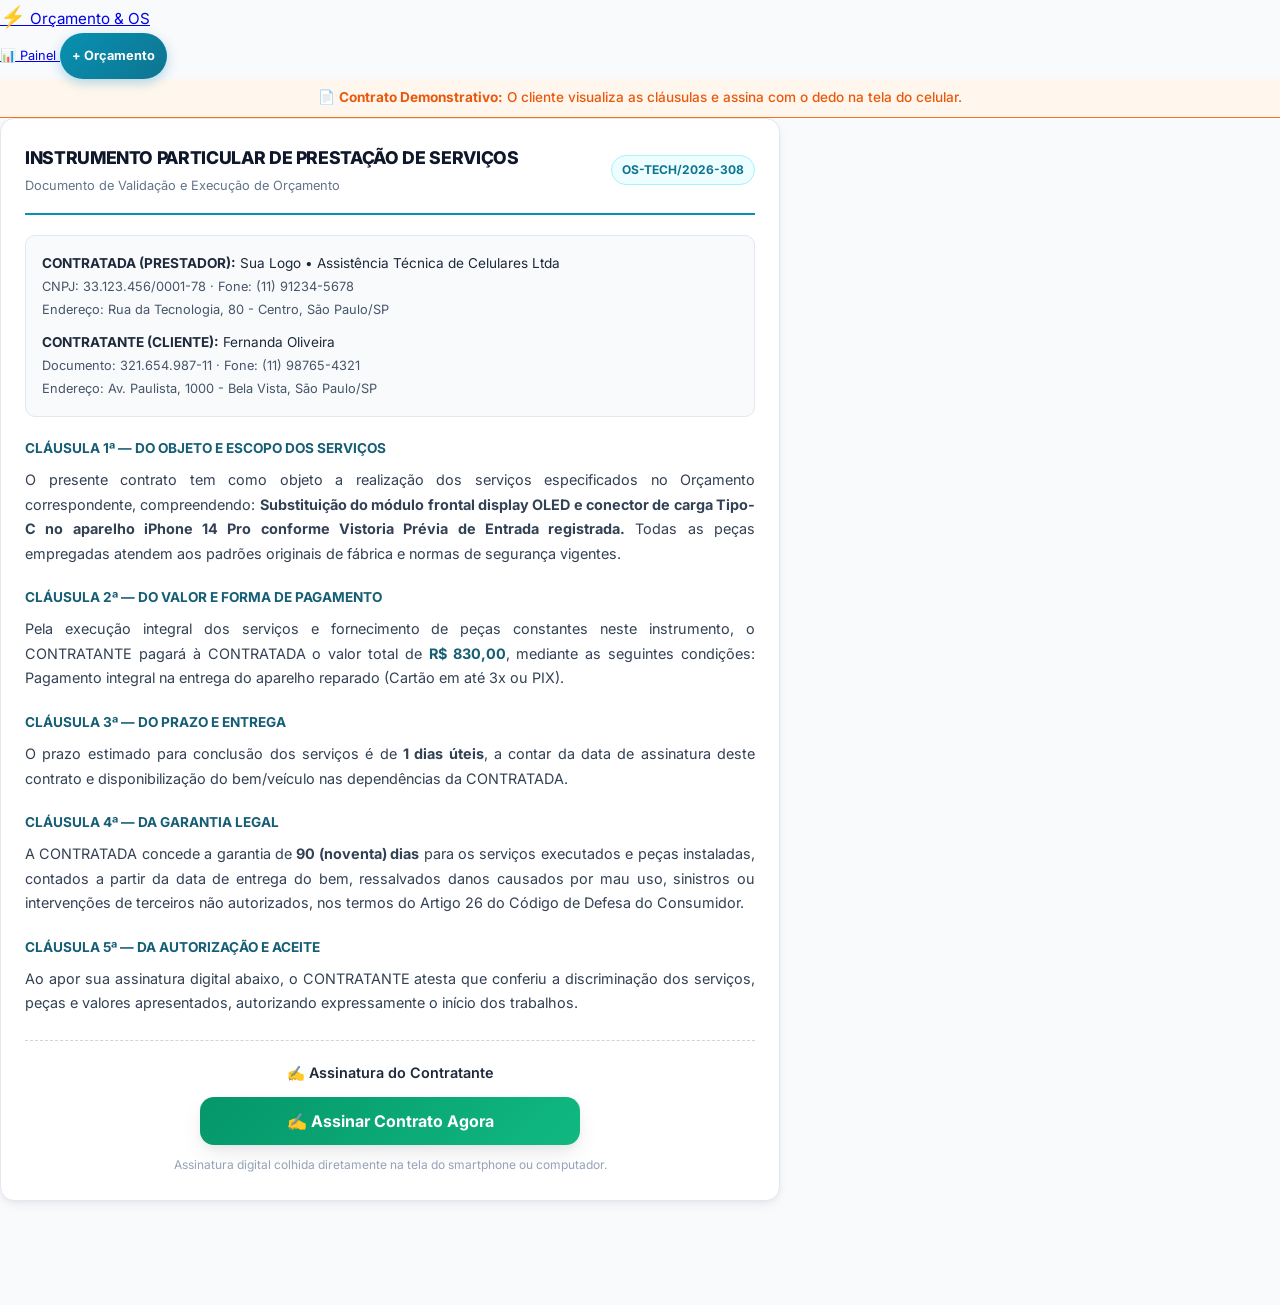
==== commit 141e9aa8: "fix(tour): fix step 5 spotlight alignment on mobile and replace Silva Tech with Sua Logo" ====
--- a/public/contrato.html
+++ b/public/contrato.html
@@ -192,10 +192,10 @@
       <!-- Partes Envolvidas -->
       <div class="contract-parties">
         <div style="margin-bottom: 10px;">
-          <strong>CONTRATADA (PRESTADOR):</strong> <span id="c-provider-name">Auto Center Silva Ltda</span><br>
+          <strong>CONTRATADA (PRESTADOR):</strong> <span id="c-provider-name">Sua Logo • Assistência Técnica de Celulares Ltda</span><br>
           <span style="color: var(--gray-600); font-size: 0.8rem;">
-            CNPJ: <span id="c-provider-cnpj">12.345.678/0001-90</span> · Fone: <span id="c-provider-phone">(11) 91234-5678</span><br>
-            Endereço: <span id="c-provider-address">Rua das Oficinas, 123 - Vila Mecânica, São Paulo/SP</span>
+            CNPJ: <span id="c-provider-cnpj">33.123.456/0001-78</span> · Fone: <span id="c-provider-phone">(11) 91234-5678</span><br>
+            Endereço: <span id="c-provider-address">Rua da Tecnologia, 80 - Centro, São Paulo/SP</span>
           </span>
         </div>
         <div>
--- a/public/css/style.css
+++ b/public/css/style.css
@@ -8,33 +8,52 @@
    VARIÁVEIS / DESIGN TOKENS
    ======================== */
 :root {
-  /* Cores corporativas B2B (Slate & Executive Navy) */
-  --primary-50:  #f0f7ff;
-  --primary-100: #e0effe;
-  --primary-500: #0284c7;
-  --primary-600: #0369a1;
-  --primary-700: #075985;
-  --primary-800: #0c4a6e;
-  --primary-900: #082f49;
+  /* Cores Principais: Ciano Elétrico & Variações */
+  --primary-50:  #ecfeff;
+  --primary-100: #cffafe;
+  --primary-200: #a5f3fc;
+  --primary-300: #67e8f9;
+  --primary-400: #22d3ee;
+  --primary-500: #06b6d4;
+  --primary-600: #0891b2;
+  --primary-700: #0e7490;
+  --primary-800: #155e75;
+  --primary-900: #164e63;
+
+  /* Azul Escuro / Midnight Navy */
+  --navy-950: #080d1a;
+  --navy-900: #0a1224;
+  --navy-850: #0f1a34;
+  --navy-800: #142347;
+  --navy-700: #1d3365;
+
+  /* Toque de Laranja / Conversão & Destaque */
+  --orange-50:  #fff7ed;
+  --orange-100: #ffedd5;
+  --orange-400: #fb923c;
+  --orange-500: #f97316;
+  --orange-600: #ea580c;
+  --orange-gradient: linear-gradient(135deg, #f97316 0%, #ea580c 100%);
+  --orange-glow: rgba(249, 115, 22, 0.4);
 
   /* Sucesso sóbrio */
   --success-50:  #f0fdf4;
   --success-100: #dcfce7;
-  --success-500: #16a34a;
-  --success-600: #15803d;
-  --success-700: #166534;
-
-  /* Alerta corporativo */
-  --warning-50:  #fffbeb;
-  --warning-500: #d97706;
-  --warning-600: #b45309;
+  --success-500: #10b981;
+  --success-600: #059669;
+  --success-700: #047857;
+
+  /* Alerta corporativo (Laranja Quente) */
+  --warning-50:  #fff7ed;
+  --warning-500: #f97316;
+  --warning-600: #ea580c;
 
   /* Perigo */
   --danger-50:  #fef2f2;
   --danger-500: #dc2626;
   --danger-600: #b91c1c;
 
-  /* Neutros Slate */
+  /* Neutros Slate / Cinza */
   --gray-50:  #f8fafc;
   --gray-100: #f1f5f9;
   --gray-200: #e2e8f0;
@@ -73,10 +92,10 @@
   --radius-lg: 14px;
   --radius-xl: 18px;
   --radius-full: 9999px;
-  --shadow-sm: 0 1px 3px rgba(15, 23, 42, 0.05);
-  --shadow-md: 0 4px 12px -2px rgba(15, 23, 42, 0.08), 0 2px 6px -2px rgba(15, 23, 42, 0.04);
-  --shadow-lg: 0 10px 24px -4px rgba(15, 23, 42, 0.1), 0 4px 10px -2px rgba(15, 23, 42, 0.05);
-  --shadow-xl: 0 20px 30px -6px rgba(15, 23, 42, 0.14);
+  --shadow-sm: 0 1px 3px rgba(10, 18, 36, 0.05);
+  --shadow-md: 0 4px 12px -2px rgba(10, 18, 36, 0.08), 0 2px 6px -2px rgba(10, 18, 36, 0.04);
+  --shadow-lg: 0 10px 24px -4px rgba(10, 18, 36, 0.1), 0 4px 10px -2px rgba(10, 18, 36, 0.05);
+  --shadow-xl: 0 20px 30px -6px rgba(10, 18, 36, 0.14);
 
   /* Variáveis Mobile & Safe Areas */
   --safe-top: env(safe-area-inset-top, 0px);
@@ -96,10 +115,10 @@
   margin-right: 6px;
   flex-shrink: 0;
 }
-.status-dot.pendente { background: #d97706; box-shadow: 0 0 6px rgba(217, 119, 6, 0.4); }
-.status-dot.aprovado { background: #16a34a; box-shadow: 0 0 6px rgba(22, 163, 74, 0.4); }
-.status-dot.em_andamento { background: #0284c7; box-shadow: 0 0 6px rgba(2, 132, 199, 0.4); }
-.status-dot.concluido { background: #475569; }
+.status-dot.pendente { background: #f97316; box-shadow: 0 0 6px rgba(249, 115, 22, 0.45); }
+.status-dot.aprovado { background: #10b981; box-shadow: 0 0 6px rgba(16, 185, 129, 0.4); }
+.status-dot.em_andamento { background: #06b6d4; box-shadow: 0 0 6px rgba(6, 182, 212, 0.45); }
+.status-dot.concluido { background: #64748b; }
 .status-dot.cancelado { background: #dc2626; box-shadow: 0 0 6px rgba(220, 38, 38, 0.4); }
 
 /* ========================
@@ -552,47 +571,6 @@
 }
 
 /* ========================
-   MODAL DE ASSINATURA
-   ======================== */
-.modal {
-  position: fixed;
-  inset: 0;
-  z-index: 1000;
-  display: flex;
-  align-items: flex-end;
-  justify-content: center;
-}
-
-.modal-overlay {
-  position: absolute;
-  inset: 0;
-  background: rgba(0,0,0,0.5);
-  backdrop-filter: blur(4px);
-  -webkit-backdrop-filter: blur(4px);
-}
-
-.modal-content {
-  position: relative;
-  background: white;
-  border-radius: var(--radius-xl) var(--radius-xl) 0 0;
-  width: 100%;
-  max-width: 500px;
-  padding: var(--space-6);
-  box-shadow: var(--shadow-xl);
-  animation: slideUp 0.3s ease-out;
-  max-height: 90vh;
-  overflow-y: auto;
-}
-
-@keyframes slideUp {
-  from {
-    transform: translateY(100%);
-    opacity: 0;
-  }
-  to {
-    transform: translateY(0);
-    opacity: 1;
-/* ========================
    MODAL DE ASSINATURA (BOTTOM SHEET NO MOBILE)
    ======================== */
 .modal {
@@ -911,77 +889,127 @@
   to { opacity: 1; transform: translateY(0); }
 }
 
-/* Barra de Abas Fixa (App Style no Rodapé para Mobile) */
+/* Barra Superior Unificada & Abas em Pílula (Estética Dark Slate Executiva) */
+.app-top-header {
+  position: sticky;
+  top: 0;
+  z-index: 950;
+  background: #0f172a;
+  border-bottom: 1px solid #1e293b;
+  box-shadow: 0 4px 20px rgba(0, 0, 0, 0.25);
+}
+
+.app-top-header .app-brand-bar {
+  position: static;
+  background: transparent;
+  border-bottom: none;
+  box-shadow: none;
+  padding: max(8px, var(--safe-top)) 14px 6px;
+}
+
 .app-nav-bar {
-  position: fixed;
-  bottom: 0;
-  left: 0;
-  right: 0;
-  height: calc(var(--app-nav-height) + var(--safe-bottom));
-  padding: 4px 6px calc(6px + var(--safe-bottom));
-  background: rgba(255, 255, 255, 0.92);
-  backdrop-filter: blur(20px) saturate(180%);
-  -webkit-backdrop-filter: blur(20px) saturate(180%);
-  border-top: 1px solid rgba(226, 232, 240, 0.85);
-  display: flex;
-  align-items: center;
-  justify-content: space-around;
-  z-index: 1000;
-  box-shadow: 0 -4px 20px rgba(15, 23, 42, 0.06);
+  background: #0f172a;
+  padding: 4px 12px 10px;
+  display: flex;
+  align-items: center;
+  justify-content: center;
+  gap: 6px;
+  border: none;
+  overflow-x: auto;
+  scrollbar-width: none;
+  -webkit-overflow-scrolling: touch;
+  margin: 0 auto;
+  max-width: 640px;
+}
+
+.app-nav-bar::-webkit-scrollbar {
+  display: none;
 }
 
 .nav-tab-btn {
-  background: none;
-  border: none;
-  display: flex;
-  flex-direction: column;
+  -webkit-appearance: none;
+  appearance: none;
+  border: 1px solid #334155;
+  background: #1e293b;
+  color: #94a3b8;
+  font-family: inherit;
+  font-size: 0.8rem;
+  font-weight: 600;
+  border-radius: 9999px;
+  padding: 7px 12px;
+  display: inline-flex;
   align-items: center;
   justify-content: center;
-  gap: 3px;
-  color: var(--gray-400);
-  font-family: inherit;
-  font-size: 0.68rem;
-  font-weight: 600;
+  gap: 6px;
   cursor: pointer;
-  padding: 4px 8px;
-  border-radius: var(--radius-md);
+  outline: none;
+  white-space: nowrap;
+  flex: 1;
+  max-width: 125px;
+  min-width: 68px;
   transition: all 0.2s cubic-bezier(0.16, 1, 0.3, 1);
-  flex: 1;
-  max-width: 90px;
   -webkit-tap-highlight-color: transparent;
   user-select: none;
+  box-shadow: 0 1px 3px rgba(0, 0, 0, 0.2);
 }
 
 .nav-tab-btn svg {
+  width: 16px;
+  height: 16px;
+  stroke: #94a3b8;
+  flex-shrink: 0;
   transition: transform 0.2s cubic-bezier(0.16, 1, 0.3, 1), stroke 0.2s ease;
 }
 
+.nav-tab-btn:hover {
+  background: #273549;
+  color: #f1f5f9;
+  border-color: #475569;
+}
+
+.nav-tab-btn:hover svg {
+  stroke: #f1f5f9;
+}
+
 .nav-tab-btn:active {
-  transform: scale(0.9);
+  transform: scale(0.95);
 }
 
 .nav-tab-btn.active {
-  color: var(--primary-700);
+  background: linear-gradient(135deg, #0284c7 0%, #0369a1 100%);
+  color: #ffffff;
+  border-color: #38bdf8;
   font-weight: 700;
+  box-shadow: 0 0 14px rgba(56, 189, 248, 0.35), 0 2px 4px rgba(0, 0, 0, 0.25);
 }
 
 .nav-tab-btn.active svg {
-  transform: scale(1.12);
-  stroke: var(--primary-600);
+  stroke: #ffffff;
+  transform: scale(1.1);
 }
 
 .nav-tab-btn.active::after {
-  content: '';
-  width: 14px;
-  height: 3px;
-  background: var(--primary-600);
-  border-radius: 9999px;
-  margin-top: 1px;
-}
-
-/* Espaço extra no rodapé para não cobrir o conteúdo pelo nav-bar */
+  display: none !important;
+}
+
+@media (max-width: 380px) {
+  .app-nav-bar {
+    padding: 4px 8px 8px;
+    gap: 4px;
+  }
+  .nav-tab-btn {
+    padding: 6px 8px;
+    font-size: 0.74rem;
+    gap: 4px;
+  }
+  .nav-tab-btn svg {
+    width: 14px;
+    height: 14px;
+  }
+}
+
 .single-page-body {
-  padding-bottom: calc(var(--app-nav-height) + var(--safe-bottom) + 24px) !important;
+  padding-bottom: max(32px, var(--safe-bottom)) !important;
 }
 
 /* Responsivo para Tablets e Desktop */
@@ -1022,38 +1050,200 @@
   }
 
   .app-nav-bar {
-    top: 0;
-    bottom: auto;
-    border-top: none;
-    border-bottom: 1px solid var(--gray-200);
+    max-width: 520px;
     padding: 8px 16px;
-    justify-content: center;
-    gap: 16px;
-    height: auto;
-  }
-
-  .nav-tab-btn {
-    flex-direction: row;
     gap: 8px;
-    font-size: 0.85rem;
-    padding: 6px 14px;
-    border-radius: 9999px;
-    max-width: none;
-    flex: initial;
-  }
-
-  .nav-tab-btn.active {
-    background: var(--primary-50);
-    color: var(--primary-800);
-  }
-
-  .nav-tab-btn.active::after {
-    display: none;
-  }
-
-  .single-page-body {
-    padding-top: 68px !important;
-    padding-bottom: 40px !important;
-  }
-}
-
+  }
+}
+
+/* ============================================================
+   ESTILOS DEDICADOS: BANCADA DE CELULARES & CHECKLIST DE ENTRADA
+   ============================================================ */
+.prospecting-top-banner {
+  background: linear-gradient(90deg, #0a1224 0%, #142347 100%);
+  border-bottom: 1px solid rgba(6, 182, 212, 0.25);
+  color: #f8fafc;
+  padding: 8px 14px;
+  font-size: 0.75rem;
+  display: flex;
+  align-items: center;
+  justify-content: space-between;
+  flex-wrap: wrap;
+  gap: 8px;
+}
+
+.prospecting-pill-tag {
+  background: rgba(6, 182, 212, 0.16);
+  color: #22d3ee;
+  border: 1px solid rgba(34, 211, 238, 0.35);
+  border-radius: 9999px;
+  font-weight: 700;
+  font-size: 0.68rem;
+  padding: 2px 8px;
+  text-transform: uppercase;
+  letter-spacing: 0.04em;
+  display: inline-flex;
+  align-items: center;
+  gap: 4px;
+}
+
+.badge-feature-tag {
+  background: #ecfeff;
+  color: #0891b2;
+  border: 1px solid #cffafe;
+  font-size: 0.68rem;
+  font-weight: 700;
+  padding: 2px 8px;
+  border-radius: 9999px;
+  text-transform: uppercase;
+}
+
+.form-label-compact {
+  font-size: 0.72rem;
+  font-weight: 700;
+  color: #475569;
+  text-transform: uppercase;
+  letter-spacing: 0.03em;
+  margin-bottom: 4px;
+  display: block;
+}
+
+.checklist-chips-grid {
+  display: grid;
+  grid-template-columns: 1fr;
+  gap: 6px;
+}
+
+@media (min-width: 480px) {
+  .checklist-chips-grid {
+    grid-template-columns: 1fr 1fr;
+  }
+}
+
+.checklist-toggle-item {
+  display: flex;
+  align-items: center;
+  justify-content: space-between;
+  background: #ffffff;
+  border: 1px solid #cbd5e1;
+  border-radius: 8px;
+  padding: 6px 10px;
+  cursor: pointer;
+  user-select: none;
+  transition: all 0.15s ease;
+}
+
+.checklist-toggle-item:hover {
+  border-color: #94a3b8;
+  background: #f1f5f9;
+}
+
+.checklist-toggle-item .cl-label {
+  font-size: 0.75rem;
+  font-weight: 600;
+  color: #334155;
+}
+
+.checklist-toggle-item .cl-status {
+  font-size: 0.7rem;
+  font-weight: 700;
+  padding: 2px 8px;
+  border-radius: 6px;
+  display: inline-flex;
+  align-items: center;
+  gap: 4px;
+  transition: all 0.15s ease;
+}
+
+.cl-status.ok {
+  background: #dcfce7;
+  color: #15803d;
+  border: 1px solid #bbf7d0;
+}
+
+.cl-status.falha {
+  background: #fee2e2;
+  color: #b91c1c;
+  border: 1px solid #fecaca;
+}
+
+.cl-status.alerta {
+  background: #fef3c7;
+  color: #b45309;
+  border: 1px solid #fde68a;
+}
+
+/* Laudo de Entrada do Aparelho na Visão do Cliente */
+.device-inspection-summary {
+  background: #f8fafc;
+  border: 1px solid #e2e8f0;
+  border-radius: 12px;
+  padding: 14px;
+  margin-bottom: 16px;
+  text-align: left;
+}
+
+.device-inspection-title {
+  display: flex;
+  align-items: center;
+  justify-content: space-between;
+  font-size: 0.78rem;
+  font-weight: 800;
+  color: #0f172a;
+  text-transform: uppercase;
+  letter-spacing: 0.04em;
+  margin-bottom: 10px;
+  border-bottom: 1px solid #e2e8f0;
+  padding-bottom: 6px;
+}
+
+.device-tags-row {
+  display: flex;
+  flex-wrap: wrap;
+  gap: 6px;
+  margin-bottom: 10px;
+}
+
+.device-tag-chip {
+  background: #0a1224;
+  color: #22d3ee;
+  border: 1px solid rgba(34, 211, 238, 0.3);
+  font-size: 0.72rem;
+  font-weight: 700;
+  padding: 3px 8px;
+  border-radius: 6px;
+}
+
+.device-color-chip {
+  background: #e2e8f0;
+  color: #334155;
+  font-size: 0.72rem;
+  font-weight: 600;
+  padding: 3px 8px;
+  border-radius: 6px;
+}
+
+.client-checklist-grid {
+  display: grid;
+  grid-template-columns: 1fr 1fr;
+  gap: 6px;
+}
+
+@media (max-width: 380px) {
+  .client-checklist-grid {
+    grid-template-columns: 1fr;
+  }
+}
+
+.client-cl-item {
+  display: flex;
+  align-items: center;
+  justify-content: space-between;
+  background: #ffffff;
+  border: 1px solid #e2e8f0;
+  border-radius: 6px;
+  padding: 5px 8px;
+  font-size: 0.72rem;
+}
+
+
--- a/public/css/admin.css
+++ b/public/css/admin.css
@@ -10,7 +10,7 @@
   position: sticky;
   top: 0;
   z-index: 900;
-  background: rgba(15, 23, 42, 0.96);
+  background: rgba(10, 18, 36, 0.96);
   backdrop-filter: blur(16px);
   -webkit-backdrop-filter: blur(16px);
   color: white;
@@ -18,8 +18,8 @@
   display: flex;
   justify-content: space-between;
   align-items: center;
-  border-bottom: 1px solid rgba(51, 65, 85, 0.7);
-  box-shadow: 0 4px 16px rgba(0, 0, 0, 0.15);
+  border-bottom: 1px solid rgba(6, 182, 212, 0.2);
+  box-shadow: 0 4px 20px rgba(0, 0, 0, 0.3);
   gap: 8px;
 }
 
@@ -69,9 +69,9 @@
 }
 
 .niche-select-pill {
-  background: #1e293b;
+  background: #0f1c38;
   color: #f1f5f9;
-  border: 1px solid #334155;
+  border: 1px solid #1e3360;
   font-size: 0.75rem;
   font-weight: 600;
   border-radius: var(--radius-full);
@@ -84,15 +84,15 @@
   -webkit-appearance: none;
   appearance: none;
   padding-right: 24px;
-  background-image: url("data:image/svg+xml,%3Csvg xmlns='http://www.w3.org/2000/svg' width='12' height='12' viewBox='0 0 24 24' fill='none' stroke='%2394a3b8' stroke-width='2.5' stroke-linecap='round' stroke-linejoin='round'%3E%3Cpolyline points='6 9 12 15 18 9'%3E%3C/polyline%3E%3C/svg%3E");
+  background-image: url("data:image/svg+xml,%3Csvg xmlns='http://www.w3.org/2000/svg' width='12' height='12' viewBox='0 0 24 24' fill='none' stroke='%2322d3ee' stroke-width='2.5' stroke-linecap='round' stroke-linejoin='round'%3E%3Cpolyline points='6 9 12 15 18 9'%3E%3C/polyline%3E%3C/svg%3E");
   background-repeat: no-repeat;
   background-position: right 8px center;
   transition: all 0.15s ease;
 }
 
 .niche-select-pill:focus {
-  border-color: var(--primary-500);
-  box-shadow: 0 0 0 2px rgba(2, 132, 199, 0.3);
+  border-color: #06b6d4;
+  box-shadow: 0 0 0 2px rgba(6, 182, 212, 0.3);
 }
 
 .whitelabel-header-tag {
@@ -100,14 +100,14 @@
   align-items: center;
   gap: 4px;
   font-size: 0.65rem;
-  color: #94a3b8;
-  background: rgba(30, 41, 59, 0.7);
+  color: #fb923c;
+  background: rgba(249, 115, 22, 0.12);
   padding: 4px 8px;
   border-radius: var(--radius-full);
-  font-weight: 600;
+  font-weight: 700;
   text-transform: uppercase;
   letter-spacing: 0.04em;
-  border: 1px solid rgba(51, 65, 85, 0.5);
+  border: 1px solid rgba(249, 115, 22, 0.35);
 }
 
 @media (max-width: 480px) {
@@ -118,6 +118,127 @@
     max-width: 140px;
     font-size: 0.72rem;
     padding: 5px 22px 5px 10px;
+}
+
+/* =========================================
+   BARRA DE ABAS UNIFICADA (TOP HEADER PILLS)
+   ========================================= */
+.app-top-header {
+  position: sticky;
+  top: 0;
+  z-index: 950;
+  background: #0a1224;
+  border-bottom: 1px solid rgba(6, 182, 212, 0.2);
+  box-shadow: 0 4px 20px rgba(0, 0, 0, 0.3);
+}
+
+.app-top-header .app-brand-bar {
+  position: static;
+  background: transparent;
+  border-bottom: none;
+  box-shadow: none;
+  padding: max(8px, var(--safe-top)) 14px 6px;
+}
+
+.app-nav-bar {
+  background: rgba(10, 18, 36, 0.96);
+  border-top: 1px solid rgba(34, 211, 238, 0.25);
+  padding: 4px 12px 10px;
+  display: flex;
+  align-items: center;
+  justify-content: center;
+  gap: 6px;
+  border: none;
+  overflow-x: auto;
+  scrollbar-width: none;
+  -webkit-overflow-scrolling: touch;
+  margin: 0 auto;
+  max-width: 640px;
+}
+
+.app-nav-bar::-webkit-scrollbar {
+  display: none;
+}
+
+.nav-tab-btn {
+  -webkit-appearance: none;
+  appearance: none;
+  border: 1px solid #334155;
+  background: #1e293b;
+  color: #94a3b8;
+  font-family: inherit;
+  font-size: 0.8rem;
+  font-weight: 600;
+  border-radius: 9999px;
+  padding: 7px 12px;
+  display: inline-flex;
+  align-items: center;
+  justify-content: center;
+  gap: 6px;
+  cursor: pointer;
+  outline: none;
+  white-space: nowrap;
+  flex: 1;
+  max-width: 125px;
+  min-width: 68px;
+  transition: all 0.2s cubic-bezier(0.16, 1, 0.3, 1);
+  -webkit-tap-highlight-color: transparent;
+  user-select: none;
+  box-shadow: 0 1px 3px rgba(0, 0, 0, 0.2);
+}
+
+.nav-tab-btn svg {
+  width: 16px;
+  height: 16px;
+  stroke: #94a3b8;
+  flex-shrink: 0;
+  transition: transform 0.2s cubic-bezier(0.16, 1, 0.3, 1), stroke 0.2s ease;
+}
+
+.nav-tab-btn:hover {
+  background: #273549;
+  color: #f1f5f9;
+  border-color: #475569;
+}
+
+.nav-tab-btn:hover svg {
+  stroke: #f1f5f9;
+}
+
+.nav-tab-btn:active {
+  transform: scale(0.95);
+}
+
+.nav-tab-btn.active {
+  background: rgba(6, 182, 212, 0.16);
+  color: #22d3ee;
+  border-color: rgba(34, 211, 238, 0.4);
+  font-weight: 700;
+  box-shadow: 0 0 14px rgba(6, 182, 212, 0.3);
+}
+
+.nav-tab-btn.active svg {
+  stroke: #22d3ee;
+  transform: scale(1.1);
+}
+
+.nav-tab-btn.active::after {
+  display: none !important;
+}
+
+@media (max-width: 380px) {
+  .app-nav-bar {
+    padding: 4px 8px 8px;
+    gap: 4px;
+  }
+  .nav-tab-btn {
+    padding: 6px 8px;
+    font-size: 0.74rem;
+    gap: 4px;
+  }
+  .nav-tab-btn svg {
+    width: 14px;
+    height: 14px;
   }
 }
 
@@ -265,10 +386,10 @@
 }
 
 .filter-tab.active {
-  background: #0f172a;
-  border-color: #0f172a;
-  color: white;
-  box-shadow: 0 2px 8px rgba(15, 23, 42, 0.2);
+  background: #0a1224;
+  border-color: #06b6d4;
+  color: #22d3ee;
+  box-shadow: 0 2px 10px rgba(6, 182, 212, 0.25);
 }
 
 /* =========================================
@@ -423,14 +544,14 @@
   position: fixed;
   bottom: calc(24px + var(--safe-bottom));
   right: 18px;
-  background: linear-gradient(135deg, var(--primary-600) 0%, var(--primary-700) 100%);
+  background: linear-gradient(135deg, #0891b2 0%, #06b6d4 100%);
   color: white;
   padding: 12px 20px;
   border-radius: var(--radius-full);
   font-weight: 700;
   font-size: 0.88rem;
   text-decoration: none;
-  box-shadow: 0 8px 24px rgba(2, 132, 199, 0.4);
+  box-shadow: 0 8px 24px rgba(6, 182, 212, 0.4);
   display: flex;
   align-items: center;
   gap: 8px;
